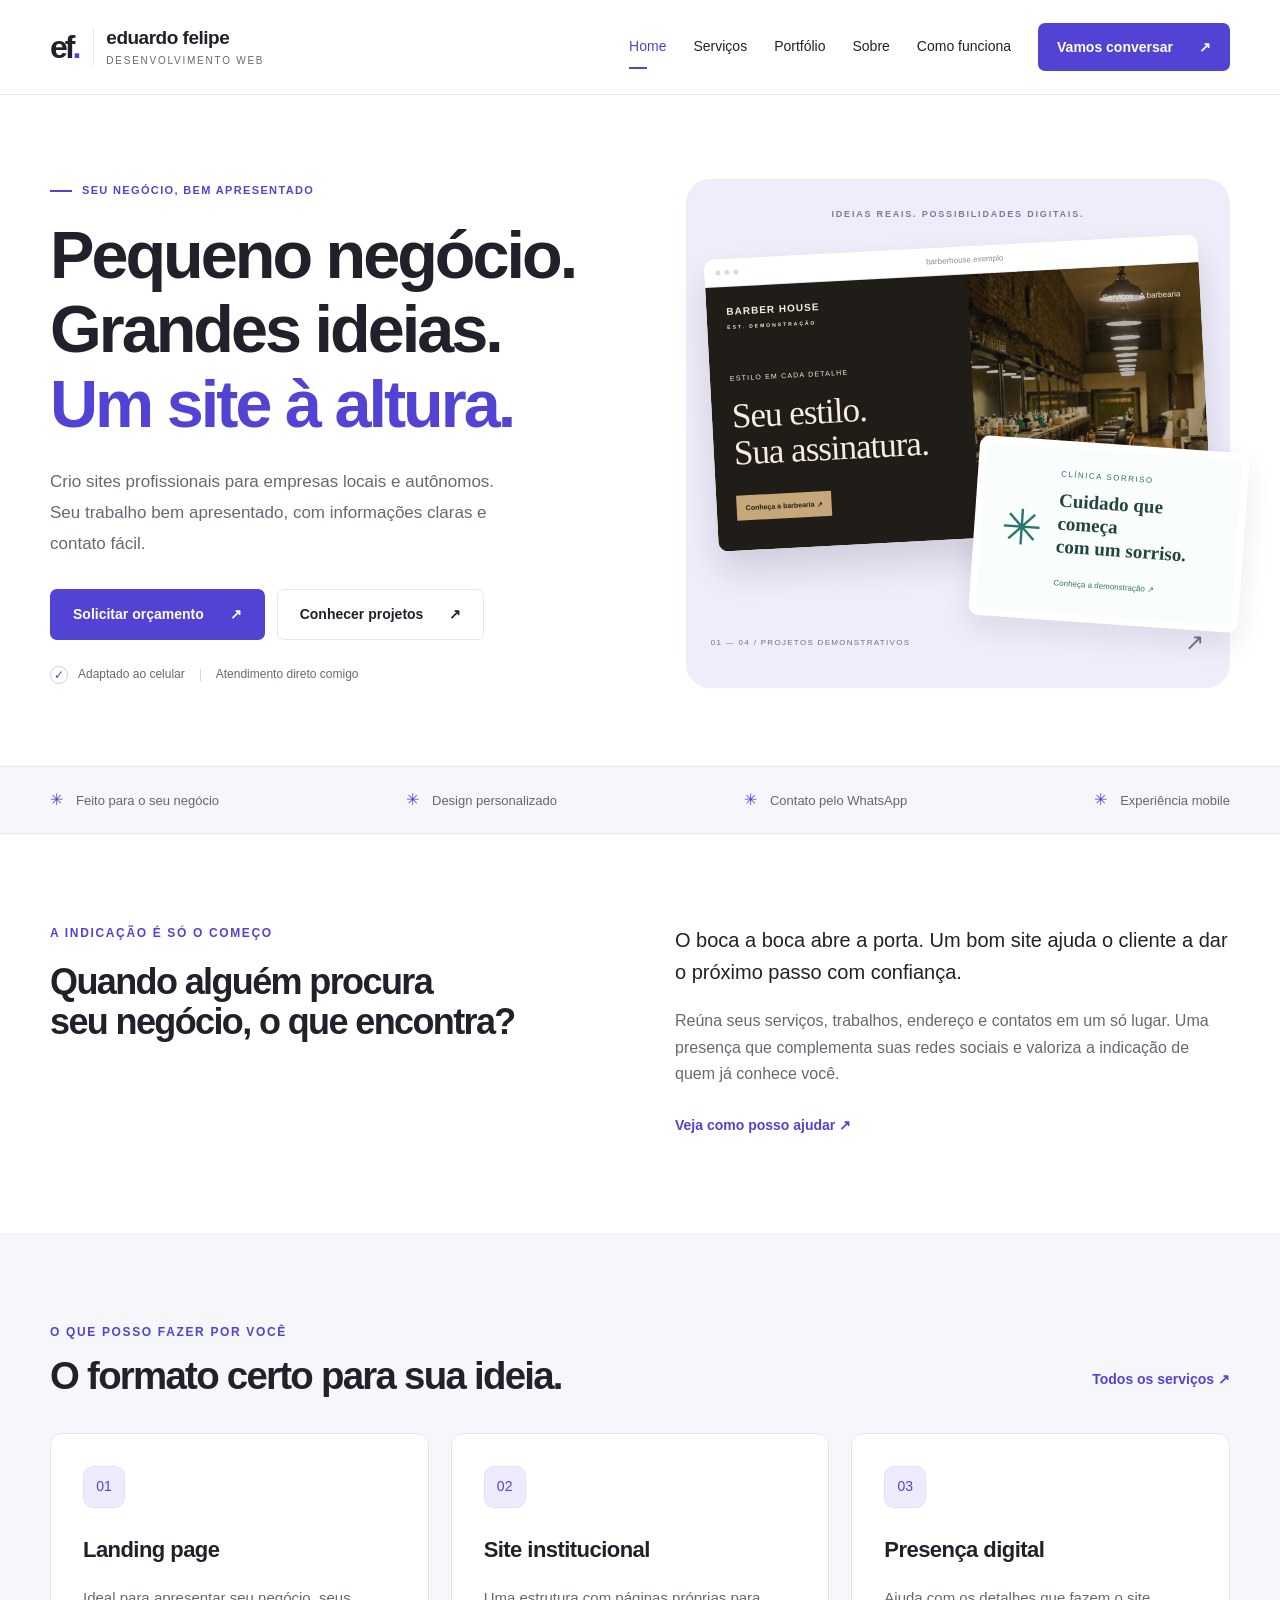
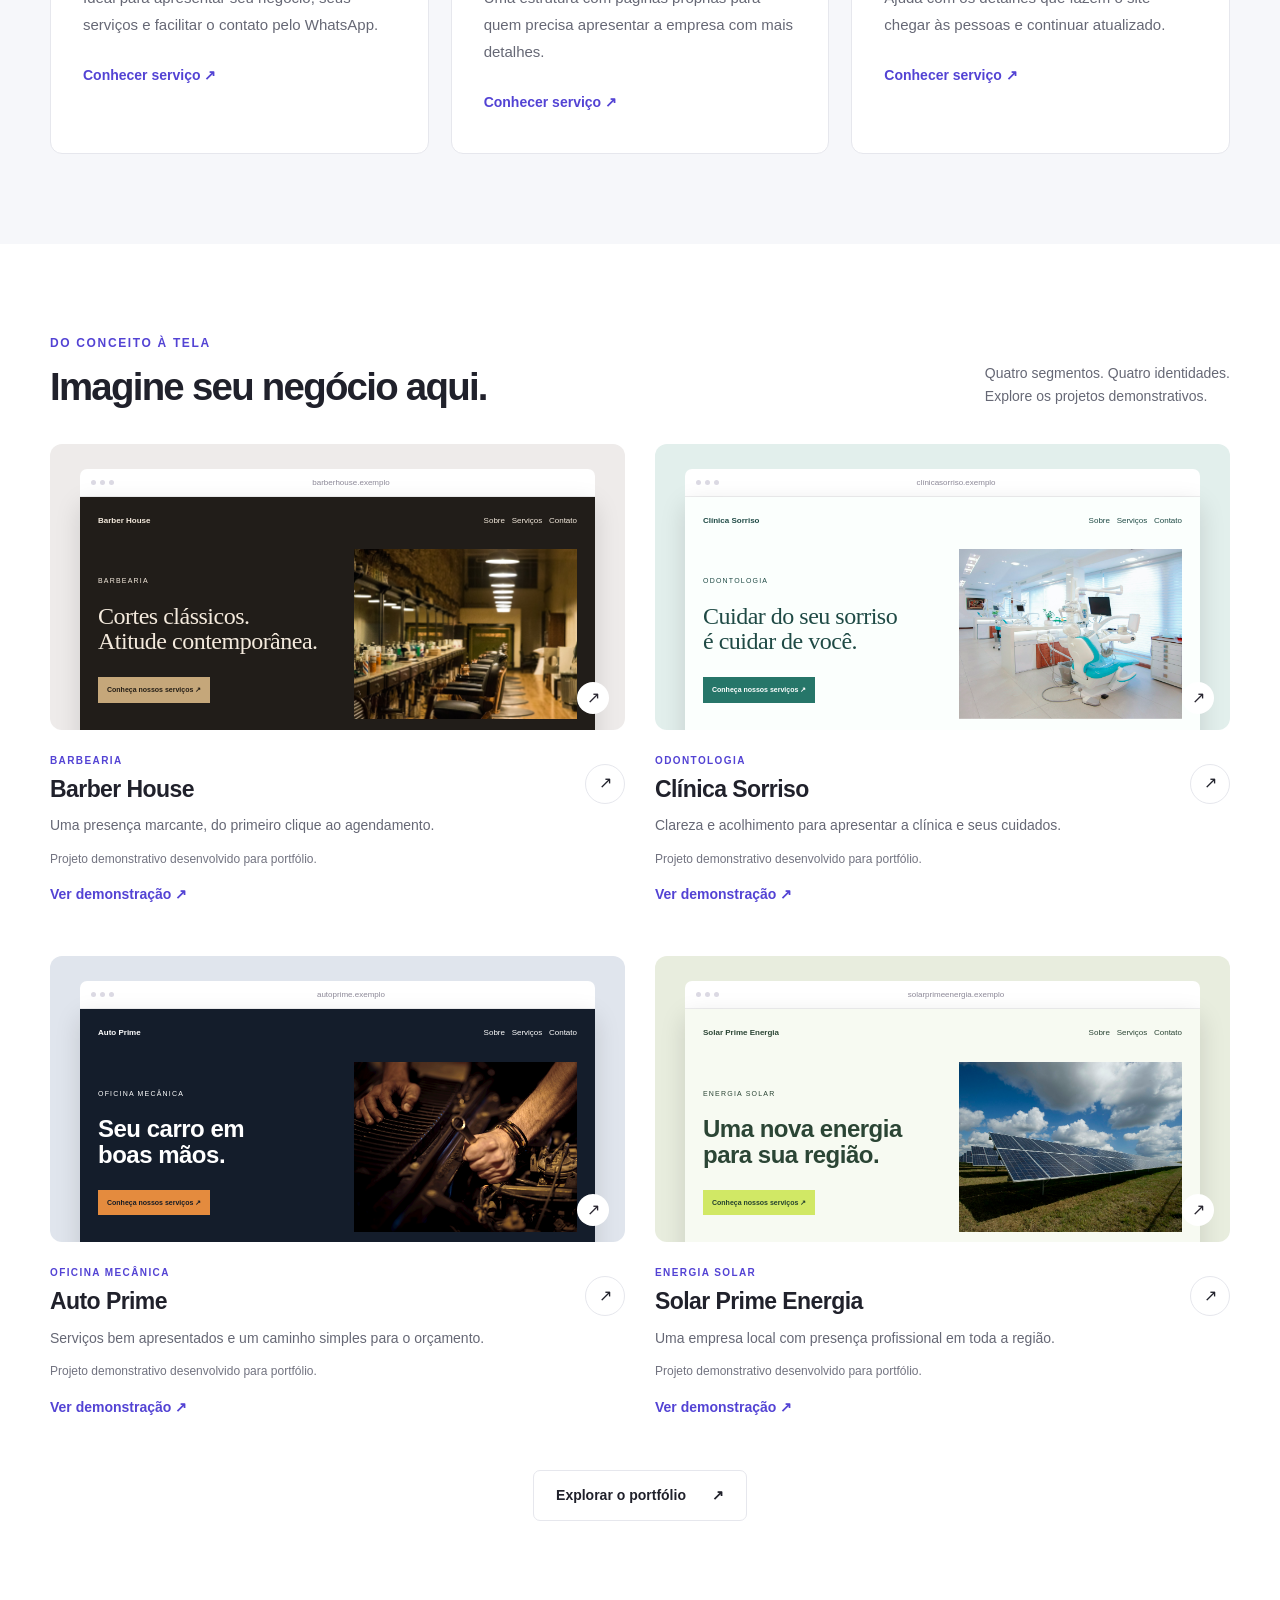
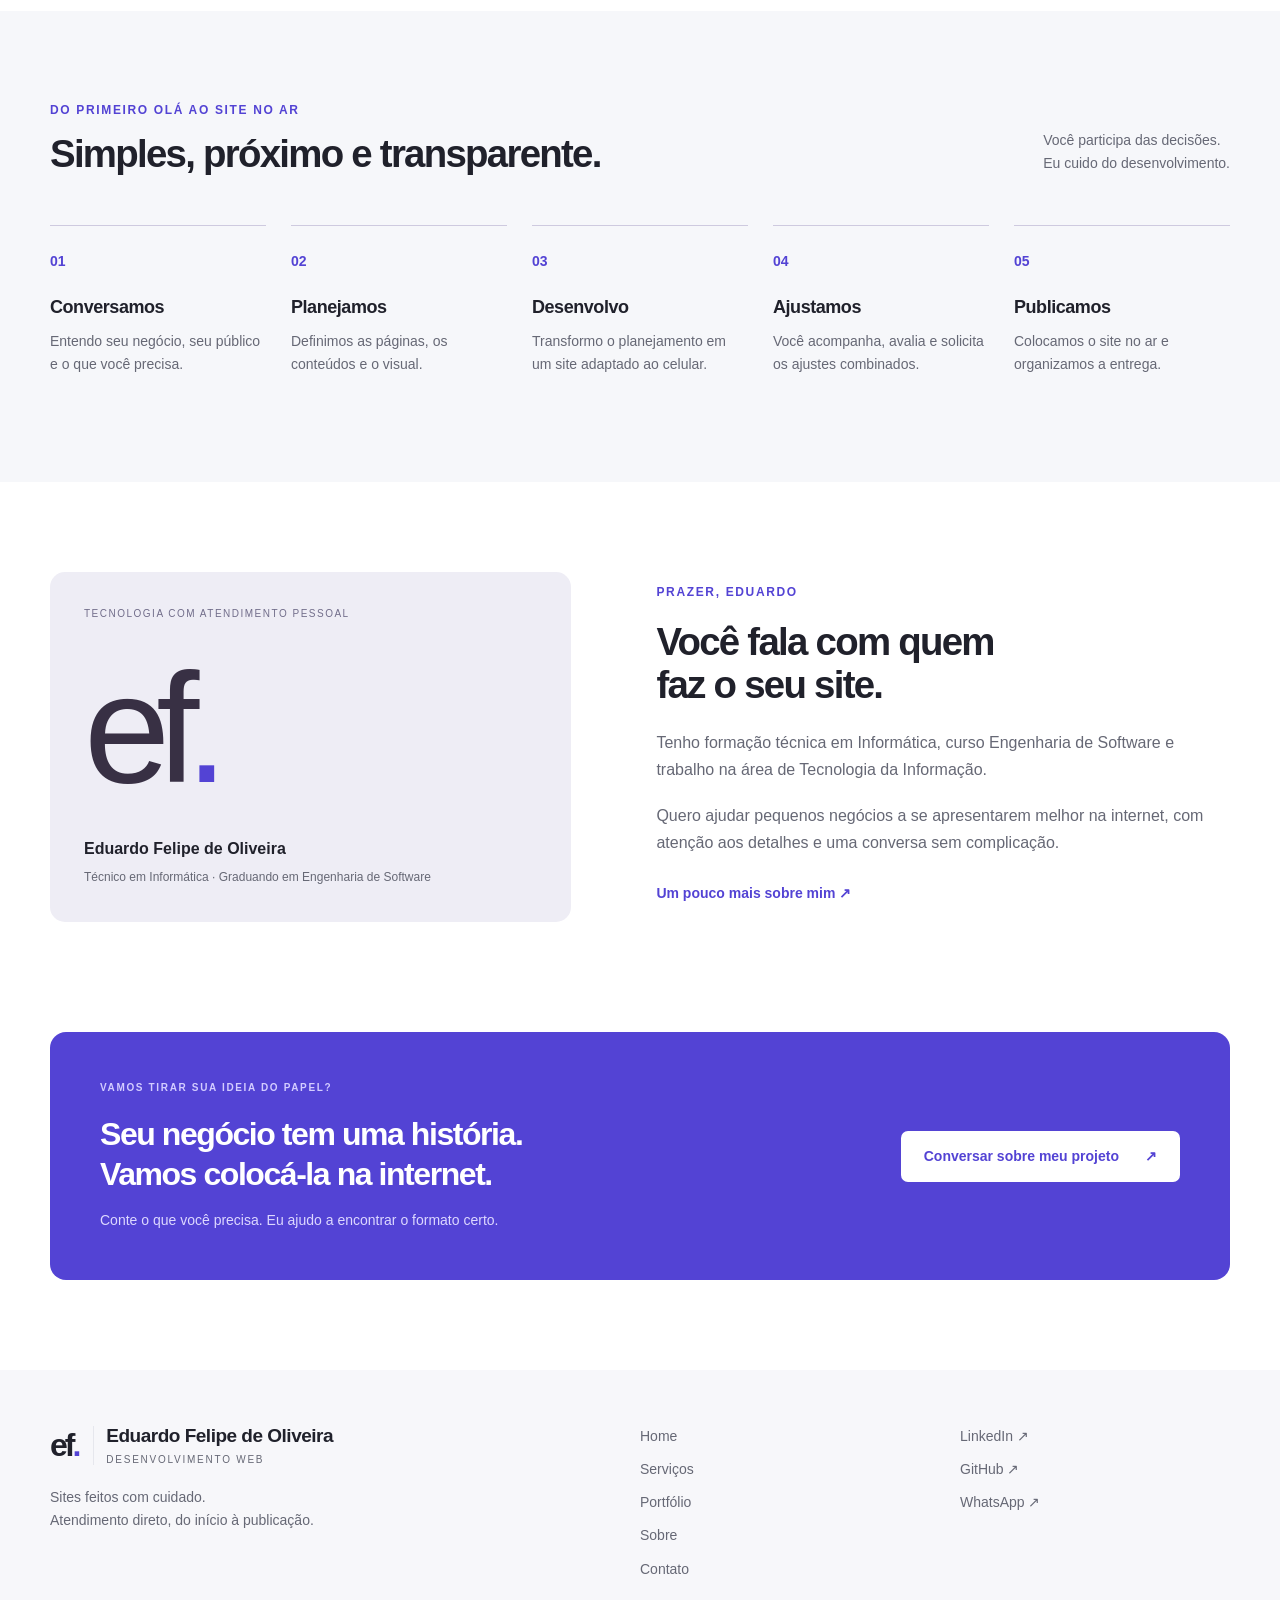
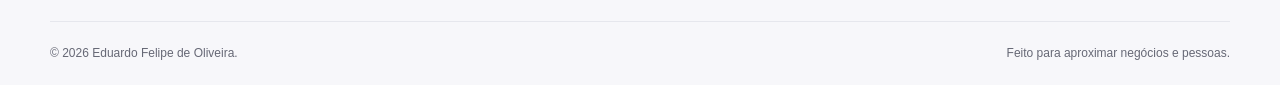
==== index.html @ 5795f06c "Adiciona site profissional e demonstrações" ====
<!DOCTYPE html>
<html lang="pt-BR">
<head>
<meta charset="utf-8">
<meta name="viewport" content="width=device-width, initial-scale=1">
<meta name="description" content="Criação de sites profissionais para pequenos negócios e autônomos. Conheça Eduardo Felipe, os serviços e quatro projetos demonstrativos.">
<meta name="theme-color" content="#5343d4">
<title>Sites profissionais para pequenos negócios | Eduardo Felipe</title>
<link rel="icon" href="assets/images/favicon.svg" type="image/svg+xml">
<link rel="stylesheet" href="assets/css/style.css">
<script src="assets/js/config.js" defer>
</script>
<script src="assets/js/main.js" defer>
</script>
</head>
<body>
<a class="skip" href="#conteudo">Pular para o conteúdo</a>
<header class="header">
<div class="container nav-wrap">
<a class="brand" href="index.html" aria-label="Eduardo Felipe, início">
<span class="brand-icon">ef<span>.</span>
</span>
<span>eduardo felipe<span class="brand-sub">DESENVOLVIMENTO WEB</span>
</span>
</a>
<button class="menu-toggle" type="button" aria-label="Abrir menu" aria-controls="nav" aria-expanded="false">☰</button>
<nav id="nav" aria-label="Menu principal">
<a href="index.html" aria-current="page">Home</a>
<a href="servicos.html">Serviços</a>
<a href="portfolio.html">Portfólio</a>
<a href="sobre.html">Sobre</a>
<a href="index.html#como-funciona">Como funciona</a>
<a class="button nav-cta" href="contato.html" >Vamos conversar <span aria-hidden="true">↗</span>
</a>
</nav>
</div>
</header>
<main id="conteudo">
<section class="container hero">
<div class="hero-copy">
<span class="eyebrow hero-eyebrow">
<span class="tiny-line">
</span> SEU NEGÓCIO, BEM APRESENTADO</span>
<h1>Pequeno negócio.<br>Grandes ideias.<br>
<span>Um site à altura.</span>
</h1>
<p>Crio sites profissionais para empresas locais e autônomos. Seu trabalho bem apresentado, com informações claras e contato fácil.</p>
<div class="actions">
<a class="button primary" href="contato.html" data-whatsapp>Solicitar orçamento <span aria-hidden="true">↗</span>
</a>
<a class="button secondary" href="portfolio.html" >Conhecer projetos <span aria-hidden="true">↗</span>
</a>
</div>
<div class="hero-note">
<span class="check-icon">✓</span> Adaptado ao celular <span class="note-divider">
</span> Atendimento direto comigo</div>
</div>
<div class="hero-showcase">
<span class="showcase-caption">IDEIAS REAIS. POSSIBILIDADES DIGITAIS.</span>
<div class="hero-preview main-preview">
<div class="browser-top">
<i>
</i>
<i>
</i>
<i>
</i>
<span>barberhouse.exemplo</span>
</div>
<a href="projetos/barbearia/index.html" class="hero-barber">
<div class="mini-nav">
<b>BARBER HOUSE<span> EST. DEMONSTRAÇÃO</span>
</b>
<span>Serviços &nbsp; A barbearia</span>
</div>
<span class="mini-eyebrow">ESTILO EM CADA DETALHE</span>
<h2>Seu estilo.<br>Sua assinatura.</h2>
<span class="mini-button">Conheça a barbearia ↗</span>
<img src="assets/images/barber.jpg" alt="Interior ilustrativo de uma barbearia" width="640" height="480">
</a>
</div>
<a class="floating-preview" href="projetos/clinica/index.html">
<span class="clinic-mark">✳</span>
<div>
<small>CLÍNICA SORRISO</small>
<strong>Cuidado que começa<br>com um sorriso.</strong>
<span>Conheça a demonstração ↗</span>
</div>
</a>
<div class="showcase-bottom">
<span>01 — 04 / PROJETOS DEMONSTRATIVOS</span>
<a href="portfolio.html" aria-label="Ver todos os projetos">↗</a>
</div>
</div>
</section>
<div class="capability-strip">
<div class="container">
<span>Feito para o seu negócio</span>
<span>Design personalizado</span>
<span>Contato pelo WhatsApp</span>
<span>Experiência mobile</span>
</div>
</div>
<section class="container section value-section">
<div>
<span class="eyebrow">A INDICAÇÃO É SÓ O COMEÇO</span>
<h2>Quando alguém procura<br>seu negócio, o que encontra?</h2>
</div>
<div>
<p class="lead">O boca a boca abre a porta. Um bom site ajuda o cliente a dar o próximo passo com confiança.</p>
<p>Reúna seus serviços, trabalhos, endereço e contatos em um só lugar. Uma presença que complementa suas redes sociais e valoriza a indicação de quem já conhece você.</p>
<a class="text-link" href="servicos.html">Veja como posso ajudar ↗</a>
</div>
</section>
<section class="section services-section">
<div class="container">
<div class="section-heading">
<div>
<span class="eyebrow">O QUE POSSO FAZER POR VOCÊ</span>
<h2>O formato certo para sua ideia.</h2>
</div>
<a class="text-link" href="servicos.html">Todos os serviços ↗</a>
</div>
<div class="service-grid">
<article class="service-card">
<span class="service-number">01</span>
<h3>Landing page</h3>
<p>Ideal para apresentar seu negócio, seus serviços e facilitar o contato pelo WhatsApp.</p>
<a class="text-link" href="servicos.html#01">Conhecer serviço ↗</a>
</article>
<article class="service-card">
<span class="service-number">02</span>
<h3>Site institucional</h3>
<p>Uma estrutura com páginas próprias para quem precisa apresentar a empresa com mais detalhes.</p>
<a class="text-link" href="servicos.html#02">Conhecer serviço ↗</a>
</article>
<article class="service-card">
<span class="service-number">03</span>
<h3>Presença digital</h3>
<p>Ajuda com os detalhes que fazem o site chegar às pessoas e continuar atualizado.</p>
<a class="text-link" href="servicos.html#03">Conhecer serviço ↗</a>
</article>
</div>
</div>
</section>
<section class="container section" id="projetos">
<div class="section-heading">
<div>
<span class="eyebrow">DO CONCEITO À TELA</span>
<h2>Imagine seu negócio aqui.</h2>
</div>
<p>Quatro segmentos. Quatro identidades.<br>Explore os projetos demonstrativos.</p>
</div>
<div class="project-grid">
<article class="project-card">
<a class="project-visual barbearia" href="projetos/barbearia/index.html" aria-label="Ver demonstração Barber House">
<div class="browser-top">
<i>
</i>
<i>
</i>
<i>
</i>
<span>barberhouse.exemplo</span>
</div>
<div class="mini-site">
<div class="mini-nav">
<b>Barber House</b>
<span>Sobre &nbsp; Serviços &nbsp; Contato</span>
</div>
<div class="mini-content">
<div>
<span class="mini-eyebrow">BARBEARIA</span>
<h3>Cortes clássicos.<br>Atitude contemporânea.</h3>
<span class="mini-button">Conheça nossos serviços ↗</span>
</div>
<img src="assets/images/barber.jpg" alt="Ambiente ilustrativo de barbearia" loading="lazy" width="600" height="440">
</div>
</div>
<span class="preview-open" aria-hidden="true">↗</span>
</a>
<div class="project-info">
<div>
<span class="eyebrow">BARBEARIA</span>
<h3>Barber House</h3>
</div>
<a class="circle-link" href="projetos/barbearia/index.html" aria-label="Ver demonstração Barber House">↗</a>
</div>
<p>Uma presença marcante, do primeiro clique ao agendamento.</p>
<span class="demo-label">Projeto demonstrativo desenvolvido para portfólio.</span>
<a class="text-link project-link" href="projetos/barbearia/index.html">Ver demonstração ↗</a>
</article>
<article class="project-card">
<a class="project-visual clinica" href="projetos/clinica/index.html" aria-label="Ver demonstração Clínica Sorriso">
<div class="browser-top">
<i>
</i>
<i>
</i>
<i>
</i>
<span>clínicasorriso.exemplo</span>
</div>
<div class="mini-site">
<div class="mini-nav">
<b>Clínica Sorriso</b>
<span>Sobre &nbsp; Serviços &nbsp; Contato</span>
</div>
<div class="mini-content">
<div>
<span class="mini-eyebrow">ODONTOLOGIA</span>
<h3>Cuidar do seu sorriso<br>é cuidar de você.</h3>
<span class="mini-button">Conheça nossos serviços ↗</span>
</div>
<img src="assets/images/clinic.jpg" alt="Ambiente ilustrativo de odontologia" loading="lazy" width="600" height="440">
</div>
</div>
<span class="preview-open" aria-hidden="true">↗</span>
</a>
<div class="project-info">
<div>
<span class="eyebrow">ODONTOLOGIA</span>
<h3>Clínica Sorriso</h3>
</div>
<a class="circle-link" href="projetos/clinica/index.html" aria-label="Ver demonstração Clínica Sorriso">↗</a>
</div>
<p>Clareza e acolhimento para apresentar a clínica e seus cuidados.</p>
<span class="demo-label">Projeto demonstrativo desenvolvido para portfólio.</span>
<a class="text-link project-link" href="projetos/clinica/index.html">Ver demonstração ↗</a>
</article>
<article class="project-card">
<a class="project-visual oficina" href="projetos/oficina/index.html" aria-label="Ver demonstração Auto Prime">
<div class="browser-top">
<i>
</i>
<i>
</i>
<i>
</i>
<span>autoprime.exemplo</span>
</div>
<div class="mini-site">
<div class="mini-nav">
<b>Auto Prime</b>
<span>Sobre &nbsp; Serviços &nbsp; Contato</span>
</div>
<div class="mini-content">
<div>
<span class="mini-eyebrow">OFICINA MECÂNICA</span>
<h3>Seu carro em<br>boas mãos.</h3>
<span class="mini-button">Conheça nossos serviços ↗</span>
</div>
<img src="assets/images/mechanic.jpg" alt="Ambiente ilustrativo de oficina mecânica" loading="lazy" width="600" height="440">
</div>
</div>
<span class="preview-open" aria-hidden="true">↗</span>
</a>
<div class="project-info">
<div>
<span class="eyebrow">OFICINA MECÂNICA</span>
<h3>Auto Prime</h3>
</div>
<a class="circle-link" href="projetos/oficina/index.html" aria-label="Ver demonstração Auto Prime">↗</a>
</div>
<p>Serviços bem apresentados e um caminho simples para o orçamento.</p>
<span class="demo-label">Projeto demonstrativo desenvolvido para portfólio.</span>
<a class="text-link project-link" href="projetos/oficina/index.html">Ver demonstração ↗</a>
</article>
<article class="project-card">
<a class="project-visual solar" href="projetos/solar/index.html" aria-label="Ver demonstração Solar Prime Energia">
<div class="browser-top">
<i>
</i>
<i>
</i>
<i>
</i>
<span>solarprimeenergia.exemplo</span>
</div>
<div class="mini-site">
<div class="mini-nav">
<b>Solar Prime Energia</b>
<span>Sobre &nbsp; Serviços &nbsp; Contato</span>
</div>
<div class="mini-content">
<div>
<span class="mini-eyebrow">ENERGIA SOLAR</span>
<h3>Uma nova energia<br>para sua região.</h3>
<span class="mini-button">Conheça nossos serviços ↗</span>
</div>
<img src="assets/images/solar.jpg" alt="Ambiente ilustrativo de energia solar" loading="lazy" width="600" height="440">
</div>
</div>
<span class="preview-open" aria-hidden="true">↗</span>
</a>
<div class="project-info">
<div>
<span class="eyebrow">ENERGIA SOLAR</span>
<h3>Solar Prime Energia</h3>
</div>
<a class="circle-link" href="projetos/solar/index.html" aria-label="Ver demonstração Solar Prime Energia">↗</a>
</div>
<p>Uma empresa local com presença profissional em toda a região.</p>
<span class="demo-label">Projeto demonstrativo desenvolvido para portfólio.</span>
<a class="text-link project-link" href="projetos/solar/index.html">Ver demonstração ↗</a>
</article>
</div>
<div class="center-action">
<a class="button secondary" href="portfolio.html" >Explorar o portfólio <span aria-hidden="true">↗</span>
</a>
</div>
</section>
<section class="section process" id="como-funciona">
<div class="container">
<div class="section-heading">
<div>
<span class="eyebrow">DO PRIMEIRO OLÁ AO SITE NO AR</span>
<h2>Simples, próximo e transparente.</h2>
</div>
<p>Você participa das decisões.<br>Eu cuido do desenvolvimento.</p>
</div>
<ol class="steps">
<li>
<span>01</span>
<h3>Conversamos</h3>
<p>Entendo seu negócio, seu público e o que você precisa.</p>
</li>
<li>
<span>02</span>
<h3>Planejamos</h3>
<p>Definimos as páginas, os conteúdos e o visual.</p>
</li>
<li>
<span>03</span>
<h3>Desenvolvo</h3>
<p>Transformo o planejamento em um site adaptado ao celular.</p>
</li>
<li>
<span>04</span>
<h3>Ajustamos</h3>
<p>Você acompanha, avalia e solicita os ajustes combinados.</p>
</li>
<li>
<span>05</span>
<h3>Publicamos</h3>
<p>Colocamos o site no ar e organizamos a entrega.</p>
</li>
</ol>
</div>
</section>
<section class="container section about-teaser">
<div class="initials-panel">
<span>TECNOLOGIA COM ATENDIMENTO PESSOAL</span>
<strong>ef<span>.</span>
</strong>
<div>Eduardo Felipe de Oliveira<br>
<small>Técnico em Informática · Graduando em Engenharia de Software</small>
</div>
</div>
<div>
<span class="eyebrow">PRAZER, EDUARDO</span>
<h2>Você fala com quem<br>faz o seu site.</h2>
<p>Tenho formação técnica em Informática, curso Engenharia de Software e trabalho na área de Tecnologia da Informação.</p>
<p>Quero ajudar pequenos negócios a se apresentarem melhor na internet, com atenção aos detalhes e uma conversa sem complicação.</p>
<a class="text-link" href="sobre.html">Um pouco mais sobre mim ↗</a>
</div>
</section>
<section class="container contact-banner">
<div>
<span class="eyebrow">VAMOS TIRAR SUA IDEIA DO PAPEL?</span>
<h2>Seu negócio tem uma história.<br>Vamos colocá-la na internet.</h2>
<p>Conte o que você precisa. Eu ajudo a encontrar o formato certo.</p>
</div>
<a class="button white" href="contato.html" >Conversar sobre meu projeto <span aria-hidden="true">↗</span>
</a>
</section>
</main>
<footer class="footer">
<div class="container footer-top">
<div>
<a class="brand" href="index.html">
<span class="brand-icon">ef<span>.</span>
</span>
<span>Eduardo Felipe de Oliveira<span class="brand-sub">DESENVOLVIMENTO WEB</span>
</span>
</a>
<p>Sites feitos com cuidado.<br>Atendimento direto, do início à publicação.</p>
</div>
<div class="footer-links">
<a href="index.html">Home</a>
<a href="servicos.html">Serviços</a>
<a href="portfolio.html">Portfólio</a>
<a href="sobre.html">Sobre</a>
<a href="contato.html">Contato</a>
</div>
<div class="footer-links">
<a href="https://www.linkedin.com/in/eduardo-felipe-de-oliveira-ti/" data-social="linkedin" target="_blank" rel="noopener noreferrer">LinkedIn ↗</a>
<a href="contato.html#canais" data-social="github">GitHub ↗</a>
<a href="contato.html" data-whatsapp>WhatsApp ↗</a>
</div>
</div>
<div class="container footer-bottom">
<span>© <span data-year>2026</span> Eduardo Felipe de Oliveira.</span>
<span>Feito para aproximar negócios e pessoas.</span>
</div>
</footer>
</body>
</html>
---- assets/css/style.css ----
:root {
  --primary:#5343d4;
  --secondary:#eae7ff;
  --background:#fff;
  --surface:#f6f7fa;
  --text:#20212b;
  --muted:#666875;
  --border:#e6e7ed;
  --radius:14px;
  --max:1180px
}
* {
  box-sizing:border-box
}
html {
  scroll-behavior:smooth;
  scroll-padding-top:100px
}
body {
  margin:0;
  background:var(--background);
  color:var(--text);
  font:16px/1.65 Arial,Helvetica,sans-serif
}
h1,h2,h3,p {
  margin-top:0
}
h1,h2,h3 {
  line-height:1.12;
  letter-spacing:-.045em
}
h1 {
  font-size:clamp(2.7rem,5.2vw,4.55rem);
  font-weight:750;
  margin-bottom:26px
}
h2 {
  font-size:clamp(2rem,3vw,2.7rem);
  font-weight:700;
  margin-bottom:24px
}
h3 {
  font-size:1.35rem;
  letter-spacing:-.025em
}
p {
  color:var(--muted);
  margin-bottom:20px
}
a {
  color:inherit;
  text-decoration:none
}
button,input,select,textarea {
  font:inherit
}
button,a,input,textarea,select {
  -webkit-tap-highlight-color:transparent
}
button {
  cursor:pointer
}
img {
  max-width:100%;
  display:block;
  object-fit:cover
}
button:focus-visible,a:focus-visible,input:focus-visible,textarea:focus-visible,select:focus-visible {
  outline:3px solid #a49aff;
  outline-offset:5px
}
.container {
  max-width:var(--max);
  width:calc(100% - 80px);
  margin-inline:auto
}
.header {
  background:rgba(255,255,255,.98);
  border-bottom:1px solid var(--border);
  position:sticky;
  top:0;
  z-index:20
}
.nav-wrap {
  height:94px;
  display:flex;
  align-items:center;
  justify-content:space-between;
  gap:20px
}
.brand {
  display:flex;
  align-items:center;
  gap:12px;
  font-size:19px;
  font-weight:700;
  line-height:1.2;
  letter-spacing:-.5px
}
.brand-icon {
  font-size:32px;
  letter-spacing:-3px;
  border-right:1px solid var(--border);
  padding-right:15px
}
.brand-icon span {
  color:var(--primary)
}
.brand-sub {
  font-size:10px;
  display:block;
  letter-spacing:1.75px;
  margin-top:6px;
  color:var(--muted);
  font-weight:500
}
nav {
  display:flex;
  gap:27px;
  align-items:center;
  font-size:14px;
  font-weight:500
}
nav>a:not(.button) {
  padding-block:30px;
  position:relative
}
nav>a[aria-current=page] {
  color:var(--primary)
}
nav>a[aria-current=page]:after {
  content:'';
  position:absolute;
  bottom:20px;
  left:0;
  width:18px;
  height:2px;
  background:var(--primary)
}
.button {
  display:inline-flex;
  gap:26px;
  align-items:center;
  justify-content:center;
  border:1px solid transparent;
  border-radius:7px;
  padding:14px 22px;
  font-size:14px;
  font-weight:600;
  line-height:1.5;
  min-height:48px;
  transition:background .2s,transform .2s
}
.button:hover {
  transform:translateY(-2px)
}
.primary,.nav-cta {
  color:white;
  background:var(--primary)
}
.primary:hover,.nav-cta:hover {
  background:#4133b3
}
.nav-cta {
  padding:11px 18px
}
.secondary {
  border-color:var(--border);
  background:white;
  color:var(--text)
}
.secondary:hover {
  border-color:var(--primary)
}
.white {
  background:white;
  color:var(--primary);
  flex-shrink:0
}
.eyebrow {
  display:block;
  color:var(--primary);
  font-size:12px;
  font-weight:700;
  letter-spacing:1.65px;
  margin-bottom:18px;
  line-height:1.6
}
.hero {
  display:grid;
  grid-template-columns:1.08fr 1fr;
  gap:48px;
  align-items:center;
  padding-block:84px 78px
}
.hero-copy>p {
  max-width:465px;
  font-size:17px;
  line-height:1.8
}
.hero h1 span,.page-intro h1 span {
  color:var(--primary)
}
.hero-eyebrow {
  font-size:11px;
  letter-spacing:1.35px;
  display:flex;
  align-items:center;
  gap:10px
}
.tiny-line {
  width:22px;
  height:2px;
  background:var(--primary)
}
.actions {
  display:flex;
  flex-wrap:wrap;
  gap:12px;
  margin-block:30px 25px
}
.hero-note {
  font-size:12px;
  color:var(--muted);
  display:flex;
  align-items:center;
  gap:10px
}
.check-icon {
  color:var(--primary);
  border:1px solid #d2cdf5;
  border-radius:50%;
  width:18px;
  height:18px;
  line-height:16px;
  text-align:center
}
.note-divider {
  height:12px;
  width:1px;
  background:#d9d9e2;
  margin-inline:5px
}
.hero-showcase {
  position:relative;
  background:#efedf9;
  border-radius:24px;
  min-height:478px;
  padding:28px 25px 26px;
  display:flex;
  flex-direction:column;
  justify-content:space-between
}
.showcase-caption {
  font-size:9px;
  letter-spacing:1.8px;
  color:#7e789b;
  text-align:center;
  font-weight:700
}
.hero-preview {
  background:white;
  border-radius:10px;
  box-shadow:0 20px 35px #24164626;
  overflow:hidden;
  transform:rotate(-3deg);
  margin:25px 0 85px
}
.browser-top {
  height:28px;
  background:#fff;
  display:flex;
  gap:4px;
  align-items:center;
  padding:0 11px;
  border-bottom:1px solid #eeeeef
}
.browser-top i {
  width:5px;
  height:5px;
  border-radius:50%;
  background:#dbd9e3
}
.browser-top span {
  font-size:8px;
  margin-left:auto;
  margin-right:auto;
  color:#8c8897
}
.hero-barber {
  position:relative;
  background:#201d18;
  color:#f6ecdf;
  display:block;
  padding:17px 20px 30px;
  min-height:250px;
  overflow:hidden
}
.hero-barber img {
  position:absolute;
  right:0;
  top:0;
  width:47%;
  height:100%;
  opacity:.65;
  z-index:0
}
.hero-barber>*:not(img) {
  position:relative;
  z-index:1
}
.mini-nav {
  display:flex;
  justify-content:space-between;
  align-items:center;
  font-size:8px;
  margin-bottom:32px
}
.hero-barber .mini-nav b {
  font-size:10px;
  letter-spacing:1px
}
.hero-barber .mini-nav b span {
  display:block;
  font-size:5px;
  letter-spacing:2px;
  margin-top:2px
}
.mini-eyebrow {
  font-size:7px;
  letter-spacing:1.2px
}
.hero-barber h2 {
  font-family:Georgia,serif;
  font-size:35px;
  letter-spacing:-1px;
  line-height:1.05;
  margin:10px 0 20px;
  font-weight:400
}
.mini-button {
  display:inline-block;
  background:#c5a77a;
  color:#241e16;
  padding:7px 9px;
  font-size:7px;
  font-weight:600
}
.floating-preview {
  position:absolute;
  bottom:64px;
  right:-14px;
  display:flex;
  gap:15px;
  align-items:center;
  background:#f9fefd;
  box-shadow:0 12px 28px #24164618;
  border:7px solid white;
  border-radius:10px;
  width:270px;
  padding:20px;
  transform:rotate(4deg)
}
.clinic-mark {
  color:#28776f;
  font-size:49px
}
.floating-preview small {
  display:block;
  font-size:8px;
  letter-spacing:1.5px;
  color:#326c65
}
.floating-preview strong {
  font-family:Georgia,serif;
  color:#24453e;
  font-size:19px;
  line-height:1.2;
  display:block;
  margin:9px 0
}
.floating-preview div>span {
  font-size:8px;
  color:#327668
}
.showcase-bottom {
  display:flex;
  align-items:center;
  justify-content:space-between;
  font-size:8px;
  letter-spacing:1.3px;
  color:#746e8c
}
.showcase-bottom a {
  font-size:23px
}
.capability-strip {
  background:var(--surface);
  border-block:1px solid var(--border);
  padding-block:20px
}
.capability-strip .container {
  display:flex;
  justify-content:space-between;
  gap:24px;
  font-size:13px;
  color:#666577
}
.capability-strip span:before {
  content:'✳';
  color:var(--primary);
  margin-right:13px;
  font-size:16px
}
.section {
  padding-block:90px
}
.value-section {
  display:grid;
  grid-template-columns:1fr 1fr;
  gap:70px
}
.value-section h2 {
  font-size:2.25rem
}
.lead {
  font-size:20px;
  line-height:1.6;
  color:var(--text)
}
.text-link {
  font-size:14px;
  font-weight:600;
  color:var(--primary);
  display:inline-block;
  padding-block:6px
}
.text-link:hover {
  text-decoration:underline;
  text-underline-offset:5px
}
.services-section {
  background:var(--surface)
}
.section-heading {
  display:flex;
  align-items:end;
  justify-content:space-between;
  gap:30px;
  margin-bottom:36px
}
.section-heading h2 {
  margin-bottom:0
}
.section-heading p {
  font-size:14px;
  margin-bottom:0
}
.section-heading .eyebrow {
  margin-bottom:12px
}
.service-grid,.three-grid {
  display:grid;
  grid-template-columns:repeat(3,1fr);
  gap:22px
}
.service-card {
  border:1px solid var(--border);
  padding:32px;
  background:white;
  border-radius:12px
}
.service-number {
  display:grid;
  place-items:center;
  color:var(--primary);
  font-size:14px;
  background:#eeebff;
  border:1px solid #e4dffe;
  width:42px;
  height:42px;
  border-radius:10px;
  margin-bottom:30px
}
.service-card h3 {
  font-size:22px
}
.service-card p {
  font-size:15px;
  line-height:1.8
}
.project-grid {
  display:grid;
  grid-template-columns:1fr 1fr;
  gap:44px 30px
}
.project-visual {
  display:block;
  position:relative;
  padding:25px 30px 0;
  background:#eeebea;
  overflow:hidden;
  border-radius:12px;
  height:286px;
  transition:transform .2s
}
.project-visual:hover {
  transform:translateY(-4px)
}
.project-visual .browser-top {
  border-radius:7px 7px 0 0
}
.mini-site {
  padding:17px 18px 25px;
  background:#211d19;
  color:#f4eadd;
  box-shadow:0 8px 24px #0002;
  min-height:240px
}
.mini-site .mini-nav {
  margin-bottom:22px
}
.mini-content {
  display:grid;
  grid-template-columns:1.1fr 1fr;
  gap:10px;
  align-items:center
}
.mini-content h3 {
  font-family:Georgia,serif;
  font-size:24px;
  font-weight:400;
  line-height:1.05;
  letter-spacing:-.5px;
  margin:12px 0 20px
}
.mini-content img {
  width:100%;
  height:170px;
  object-fit:cover
}
.preview-open {
  position:absolute;
  right:16px;
  bottom:16px;
  width:32px;
  height:32px;
  background:white;
  color:#292631;
  border-radius:50%;
  display:grid;
  place-items:center
}
.project-visual.clinica {
  background:#e2efec
}
.clinica .mini-site {
  background:#fbfffd;
  color:#1f4a45
}
.clinica .mini-button {
  background:#267669;
  color:white
}
.project-visual.oficina {
  background:#e0e5ed
}
.oficina .mini-site {
  background:#141d2b;
  color:white
}
.oficina .mini-content h3 {
  font-family:Arial,sans-serif;
  font-weight:700
}
.oficina .mini-button {
  background:#e48b3e;
  color:#151b25
}
.project-visual.solar {
  background:#e8edde
}
.solar .mini-site {
  background:#f7faf2;
  color:#2b4535
}
.solar .mini-content h3 {
  font-family:Arial,sans-serif;
  font-weight:700
}
.solar .mini-button {
  background:#d1e865;
  color:#23402e
}
.project-info {
  display:flex;
  justify-content:space-between;
  align-items:center;
  margin-top:23px
}
.project-info .eyebrow {
  font-size:10px;
  letter-spacing:1.4px;
  margin-bottom:8px
}
.project-info h3 {
  font-size:23px;
  margin-bottom:12px
}
.circle-link {
  border:1px solid var(--border);
  border-radius:50%;
  display:grid;
  place-items:center;
  width:40px;
  height:40px;
  flex-shrink:0
}
.project-card>p {
  font-size:14px;
  margin-bottom:12px
}
.demo-label {
  display:block;
  font-size:12px;
  color:#727380
}
.project-link {
  margin-top:8px
}
.center-action {
  text-align:center;
  margin-top:45px
}
.process {
  background:var(--surface)
}
.steps {
  list-style:none;
  display:grid;
  grid-template-columns:repeat(5,1fr);
  gap:25px;
  padding:0;
  margin-top:50px
}
.steps li {
  border-top:1px solid #cecadf;
  padding-top:22px
}
.steps li>span {
  font-size:14px;
  color:var(--primary);
  font-weight:700
}
.steps h3 {
  font-size:18px;
  margin:22px 0 13px
}
.steps p {
  font-size:14px;
  margin:0
}
.about-teaser {
  display:grid;
  grid-template-columns:1fr 1.1fr;
  gap:85px;
  align-items:center
}
.initials-panel {
  padding:34px;
  background:#eeedf5;
  border-radius:15px;
  min-height:350px;
  display:flex;
  flex-direction:column;
  justify-content:space-between
}
.initials-panel>span {
  font-size:10px;
  letter-spacing:1.5px;
  color:#716d8a
}
.initials-panel strong {
  font-size:155px;
  line-height:1.1;
  letter-spacing:-14px;
  color:#383044;
  font-weight:500
}
.initials-panel strong span {
  color:var(--primary)
}
.initials-panel>div {
  font-size:16px;
  font-weight:600
}
.initials-panel small {
  font-size:12px;
  color:var(--muted);
  font-weight:400;
  display:block;
  margin-top:6px
}
.contact-banner {
  background:var(--primary);
  border-radius:16px;
  padding:48px 50px;
  display:flex;
  align-items:center;
  justify-content:space-between;
  gap:40px;
  color:white;
  margin-block:20px 90px
}
.contact-banner .eyebrow {
  color:#d3ccff;
  font-size:10px
}
.contact-banner h2 {
  font-size:32px;
  line-height:1.25;
  margin-bottom:15px
}
.contact-banner p {
  color:#ddd8ff;
  font-size:14px;
  margin:0
}
.footer {
  background:#f7f7fa;
  padding-top:55px
}
.footer-top {
  display:grid;
  grid-template-columns:2fr 1fr 1fr;
  gap:50px;
  padding-bottom:40px
}
.footer p {
  font-size:14px;
  margin:20px 0 0
}
.footer-links {
  display:flex;
  flex-direction:column;
  align-items:start;
  gap:10px;
  font-size:14px;
  color:var(--muted)
}
.footer-links a:hover {
  color:var(--primary)
}
.footer-bottom {
  border-top:1px solid var(--border);
  padding-block:22px;
  display:flex;
  justify-content:space-between;
  gap:20px;
  font-size:12px;
  color:var(--muted)
}
.page-intro {
  padding-block:75px 55px
}
.page-intro h1 {
  font-size:clamp(2.7rem,5vw,4.4rem)
}
.page-intro p {
  max-width:660px;
  font-size:18px
}
.portfolio-body {
  padding-bottom:70px
}
.notice {
  display:flex;
  gap:15px;
  background:var(--surface);
  padding:20px 24px;
  border:1px solid var(--border);
  border-radius:10px;
  margin-bottom:40px
}
.notice p {
  font-size:14px;
  margin:0
}
.notice>span {
  color:var(--primary)
}
.service-detail {
  display:grid;
  grid-template-columns:70px 1.5fr 1fr;
  gap:40px;
  padding:45px 0;
  border-top:1px solid var(--border);
  align-items:center
}
.large-number {
  font-size:48px;
  color:#beb7e9;
  align-self:start
}
.service-detail h2 {
  font-size:30px
}
.service-detail p {
  max-width:510px
}
.check-list {
  list-style:none;
  padding:0
}
.check-list li {
  padding:12px 0;
  border-bottom:1px solid var(--border);
  font-size:15px
}
.check-list li:before {
  content:'✓';
  color:var(--primary);
  margin-right:12px
}
.included {
  padding:45px 0 75px
}
.four-grid {
  display:grid;
  grid-template-columns:repeat(4,1fr);
  gap:28px
}
.four-grid h3 {
  font-size:18px
}
.four-grid p {
  font-size:14px
}
.about-page {
  padding-bottom:20px;
  align-items:start
}
.about-page .initials-panel {
  min-height:470px
}
.plain-card {
  border-top:1px solid var(--border);
  padding-top:25px
}
.plain-card p {
  font-size:15px
}
.contact-layout {
  display:grid;
  grid-template-columns:1fr 1.2fr;
  gap:85px;
  padding-bottom:90px
}
.contact-layout h2 {
  font-size:27px
}
.channel-status {
  font-size:13px;
  margin-top:15px
}
.contact-channels {
  margin:30px 0
}
.contact-channels a {
  display:block;
  padding:19px 0;
  border-top:1px solid var(--border);
  font-size:14px
}
.contact-channels a span {
  display:block;
  font-size:12px;
  color:var(--muted);
  margin-bottom:5px
}
.contact-channels a strong {
  font-weight:500;
  overflow-wrap:anywhere
}
.contact-note {
  background:var(--surface);
  border-radius:10px;
  padding:24px
}
.contact-note h3 {
  font-size:17px
}
.contact-note p {
  font-size:14px;
  margin:0
}
.contact-form {
  padding:32px;
  border:1px solid var(--border);
  border-radius:16px;
  background:var(--surface)
}
.contact-form label {
  display:block;
  margin:0 0 20px;
  font-size:14px;
  font-weight:500
}
.contact-form label>span {
  color:var(--primary)
}
input,select,textarea {
  display:block;
  width:100%;
  min-width:0;
  border:1px solid #d9dae3;
  border-radius:6px;
  padding:12px;
  background:white;
  color:var(--text);
  margin-top:8px;
  line-height:1.5;
  font-size:16px
}
textarea {
  resize:vertical
}
.form-row {
  display:grid;
  grid-template-columns:1fr 1fr;
  gap:18px
}
.form-note,.form-feedback {
  font-size:13px
}
.form-feedback {
  margin-top:18px;
  color:#403886
}
.contact-form .button {
  width:100%
}
.honeypot {
  display:none
}
.thankyou {
  padding-bottom:80px
}
.menu-toggle {
  display:none
}
.skip {
  position:fixed;
  top:-100px;
  left:15px;
  background:white;
  padding:10px;
  z-index:100
}
.skip:focus {
  top:10px
}
[hidden] {
  display:none!important
}
@media(min-width:1450px) {
  .hero {
    padding-block:100px
  }
  .hero h1 {
    font-size:76px
  }
  .hero-showcase {
    min-height:500px
  }
}
@media(max-width:1050px) {
  .container {
    width:calc(100% - 48px)
  }
  nav {
    gap:16px
  }
  .brand {
    font-size:16px
  }
  .brand-sub {
    font-size:8px
  }
  .hero {
    gap:30px
  }
  .hero h1 {
    font-size:53px
  }
  .hero-showcase {
    min-height:450px
  }
  .hero-note {
    font-size:11px;
    gap:6px
  }
  .actions .button {
    padding-inline:16px;
    gap:12px
  }
  .value-section,.about-teaser,.contact-layout {
    gap:40px
  }
  .mini-content h3 {
    font-size:19px
  }
  .project-visual {
    padding-inline:20px;
    height:270px
  }
  .mini-nav>span {
    display:none
  }
  .service-card {
    padding:25px
  }
  .contact-banner {
    padding:38px
  }
  .contact-banner h2 {
    font-size:28px
  }
  .contact-banner .button {
    gap:12px
  }
}
@media(max-width:800px) {
  .nav-wrap {
    height:76px
  }
  .menu-toggle {
    display:block;
    border:1px solid var(--border);
    background:white;
    border-radius:6px;
    font-size:22px;
    width:44px;
    height:44px
  }
  .header nav {
    display:none;
    position:absolute;
    top:76px;
    left:0;
    right:0;
    background:white;
    padding:20px 24px;
    border-bottom:1px solid var(--border);
    box-shadow:0 10px 15px #0001
  }
  .header nav.is-open {
    display:flex;
    flex-direction:column;
    align-items:stretch;
    gap:0
  }
  .header nav>a:not(.button) {
    padding:12px
  }
  .header nav>a[aria-current=page]:after {
    display:none
  }
  .header nav .button {
    margin-top:12px
  }
  .hero {
    grid-template-columns:1fr;
    padding-block:50px;
    gap:42px
  }
  .hero-copy {
    max-width:600px
  }
  .hero h1 {
    font-size:clamp(45px,7.5vw,65px)
  }
  .hero-copy>p {
    max-width:540px
  }
  .hero-showcase {
    max-width:560px;
    width:100%;
    margin-inline:auto;
    min-height:470px
  }
  .floating-preview {
    right:0
  }
  .hero-preview {
    margin:25px 20px 85px
  }
  .capability-strip .container {
    display:grid;
    grid-template-columns:1fr 1fr;
    gap:12px;
    font-size:12px
  }
  .section {
    padding-block:60px
  }
  .value-section {
    grid-template-columns:1fr;
    gap:12px
  }
  .value-section h2 {
    font-size:32px
  }
  .section-heading {
    align-items:start;
    flex-direction:column;
    gap:20px
  }
  .service-grid {
    grid-template-columns:1fr
  }
  .service-card {
    padding:28px;
    display:grid;
    grid-template-columns:50px 1fr;
    gap:5px 22px
  }
  .service-card .service-number {
    grid-row:1/4;
    margin:0
  }
  .service-card h3 {
    margin:0 0 10px
  }
  .service-card p {
    grid-column:2;
    margin-bottom:10px
  }
  .service-card .text-link {
    grid-column:2
  }
  .project-grid {
    gap:35px 22px
  }
  .project-visual {
    height:240px;
    padding:18px 16px 0
  }
  .mini-content {
    grid-template-columns:1fr
  }
  .mini-content img {
    display:none
  }
  .mini-content h3 {
    font-size:23px
  }
  .mini-site {
    min-height:215px
  }
  .steps {
    grid-template-columns:repeat(3,1fr);
    gap:25px
  }
  .steps h3 {
    margin-top:14px
  }
  .about-teaser {
    gap:35px
  }
  .initials-panel {
    padding:25px;
    min-height:330px
  }
  .initials-panel strong {
    font-size:115px
  }
  .contact-banner {
    flex-direction:column;
    align-items:start;
    margin-bottom:60px
  }
  .contact-banner h2 {
    font-size:30px
  }
  .footer-top {
    grid-template-columns:1.6fr 1fr 1fr;
    gap:20px
  }
  .footer .brand {
    font-size:14px
  }
  .footer .brand-icon {
    display:none
  }
  .footer-bottom {
    font-size:11px
  }
  .service-detail {
    grid-template-columns:40px 1fr;
    gap:20px
  }
  .service-detail .check-list {
    grid-column:2
  }
  .large-number {
    font-size:34px
  }
  .four-grid {
    grid-template-columns:1fr 1fr
  }
  .three-grid {
    grid-template-columns:1fr
  }
  .contact-layout {
    gap:40px;
    grid-template-columns:1fr
  }
  .about-page {
    grid-template-columns:1fr
  }
  .about-page .initials-panel {
    min-height:320px;
    max-width:520px
  }
  .page-intro {
    padding-block:55px 30px
  }
}
@media(max-width:520px) {
  .container {
    width:calc(100% - 36px)
  }
  .hero h1 {
    font-size:44px;
    letter-spacing:-2px
  }
  .hero-copy>p {
    font-size:16px
  }
  .hero-eyebrow {
    font-size:10px
  }
  .actions {
    gap:10px
  }
  .actions .button {
    font-size:13px;
    padding-inline:14px;
    gap:13px
  }
  .hero-note {
    flex-wrap:wrap;
    font-size:11px
  }
  .hero-showcase {
    min-height:395px;
    padding:22px 16px
  }
  .hero-preview {
    margin:23px 0 75px
  }
  .hero-barber {
    min-height:218px;
    padding:15px 17px 25px
  }
  .hero-barber h2 {
    font-size:31px
  }
  .floating-preview {
    width:230px;
    right:-2px;
    bottom:52px;
    padding:15px;
    gap:10px
  }
  .floating-preview strong {
    font-size:17px
  }
  .clinic-mark {
    font-size:37px
  }
  .showcase-caption {
    font-size:8px;
    letter-spacing:1.3px
  }
  .showcase-bottom {
    font-size:7px
  }
  .capability-strip .container {
    gap:9px;
    font-size:10px
  }
  .capability-strip span:before {
    margin-right:5px;
    font-size:12px
  }
  .section {
    padding-block:50px
  }
  .section-heading h2,.value-section h2,.about-teaser h2 {
    font-size:30px
  }
  .project-grid {
    grid-template-columns:1fr
  }
  .project-visual {
    height:268px;
    padding:22px 24px 0
  }
  .mini-content {
    grid-template-columns:1.1fr 1fr
  }
  .mini-content img {
    display:block;
    height:155px
  }
  .mini-content h3 {
    font-size:21px
  }
  .mini-nav {
    margin-bottom:22px
  }
  .project-info {
    margin-top:18px
  }
  .steps {
    grid-template-columns:1fr 1fr
  }
  .about-teaser {
    grid-template-columns:1fr
  }
  .initials-panel {
    min-height:290px
  }
  .initials-panel strong {
    font-size:120px
  }
  .contact-banner {
    width:calc(100% - 36px);
    padding:30px 25px;
    gap:24px
  }
  .contact-banner h2 {
    font-size:27px
  }
  .contact-banner .button {
    font-size:13px;
    padding-inline:16px
  }
  .footer-top {
    grid-template-columns:1fr 1fr;
    gap:30px
  }
  .footer-top>div:first-child {
    grid-column:1/-1
  }
  .footer .brand-icon {
    display:block
  }
  .footer .brand {
    font-size:17px
  }
  .footer-bottom {
    flex-direction:column;
    gap:4px
  }
  .page-intro h1 {
    font-size:42px
  }
  .page-intro p {
    font-size:16px
  }
  .service-detail h2 {
    font-size:27px
  }
  .service-detail {
    grid-template-columns:1fr
  }
  .large-number {
    font-size:28px
  }
  .service-detail .check-list {
    grid-column:1
  }
  .four-grid {
    gap:20px
  }
  .contact-form {
    padding:23px 19px
  }
  .form-row {
    grid-template-columns:1fr;
    gap:0
  }
  .notice {
    padding:18px
  }
  .service-card {
    grid-template-columns:1fr
  }
  .service-card .service-number {
    grid-row:auto;
    margin-bottom:12px
  }
  .service-card p,.service-card .text-link {
    grid-column:1
  }
}
@media(prefers-reduced-motion:reduce) {
  html {
    scroll-behavior:auto
  }
  * {
    transition:none!important;
    animation:none!important
  }
}
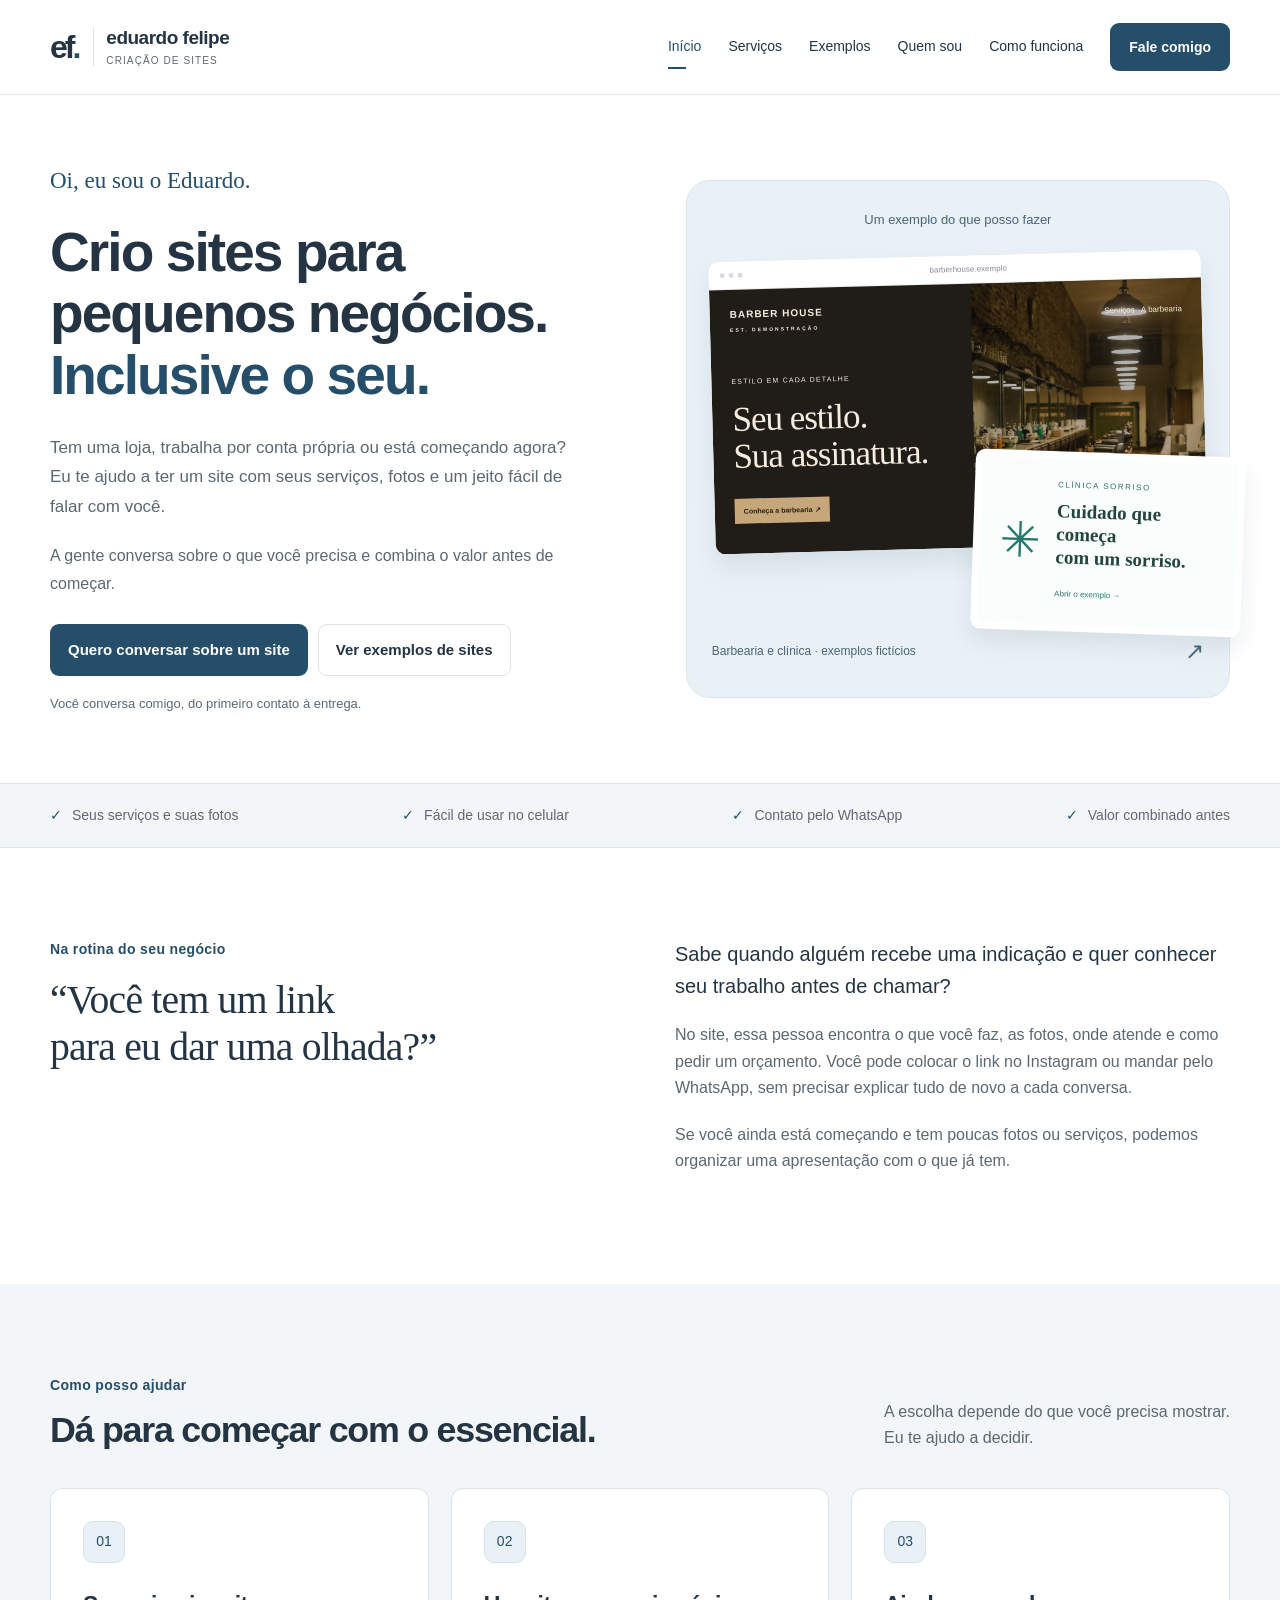
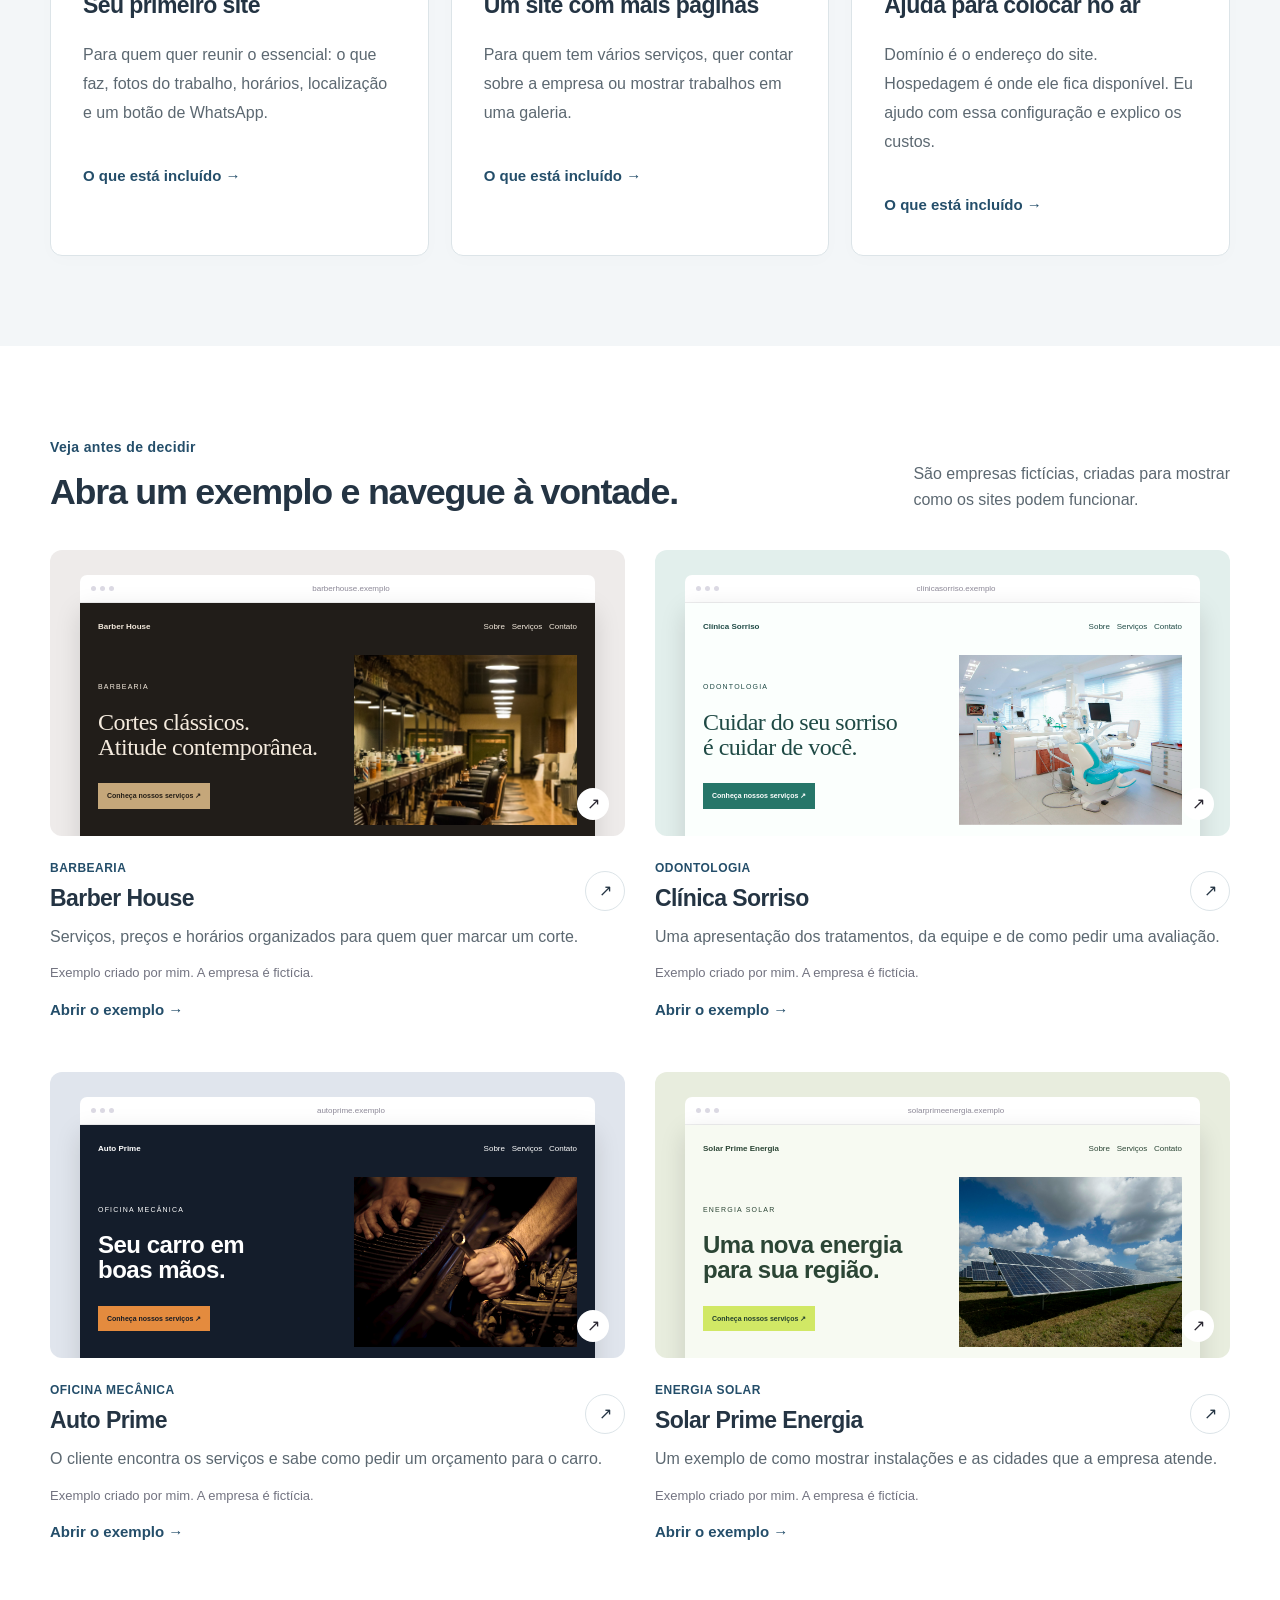
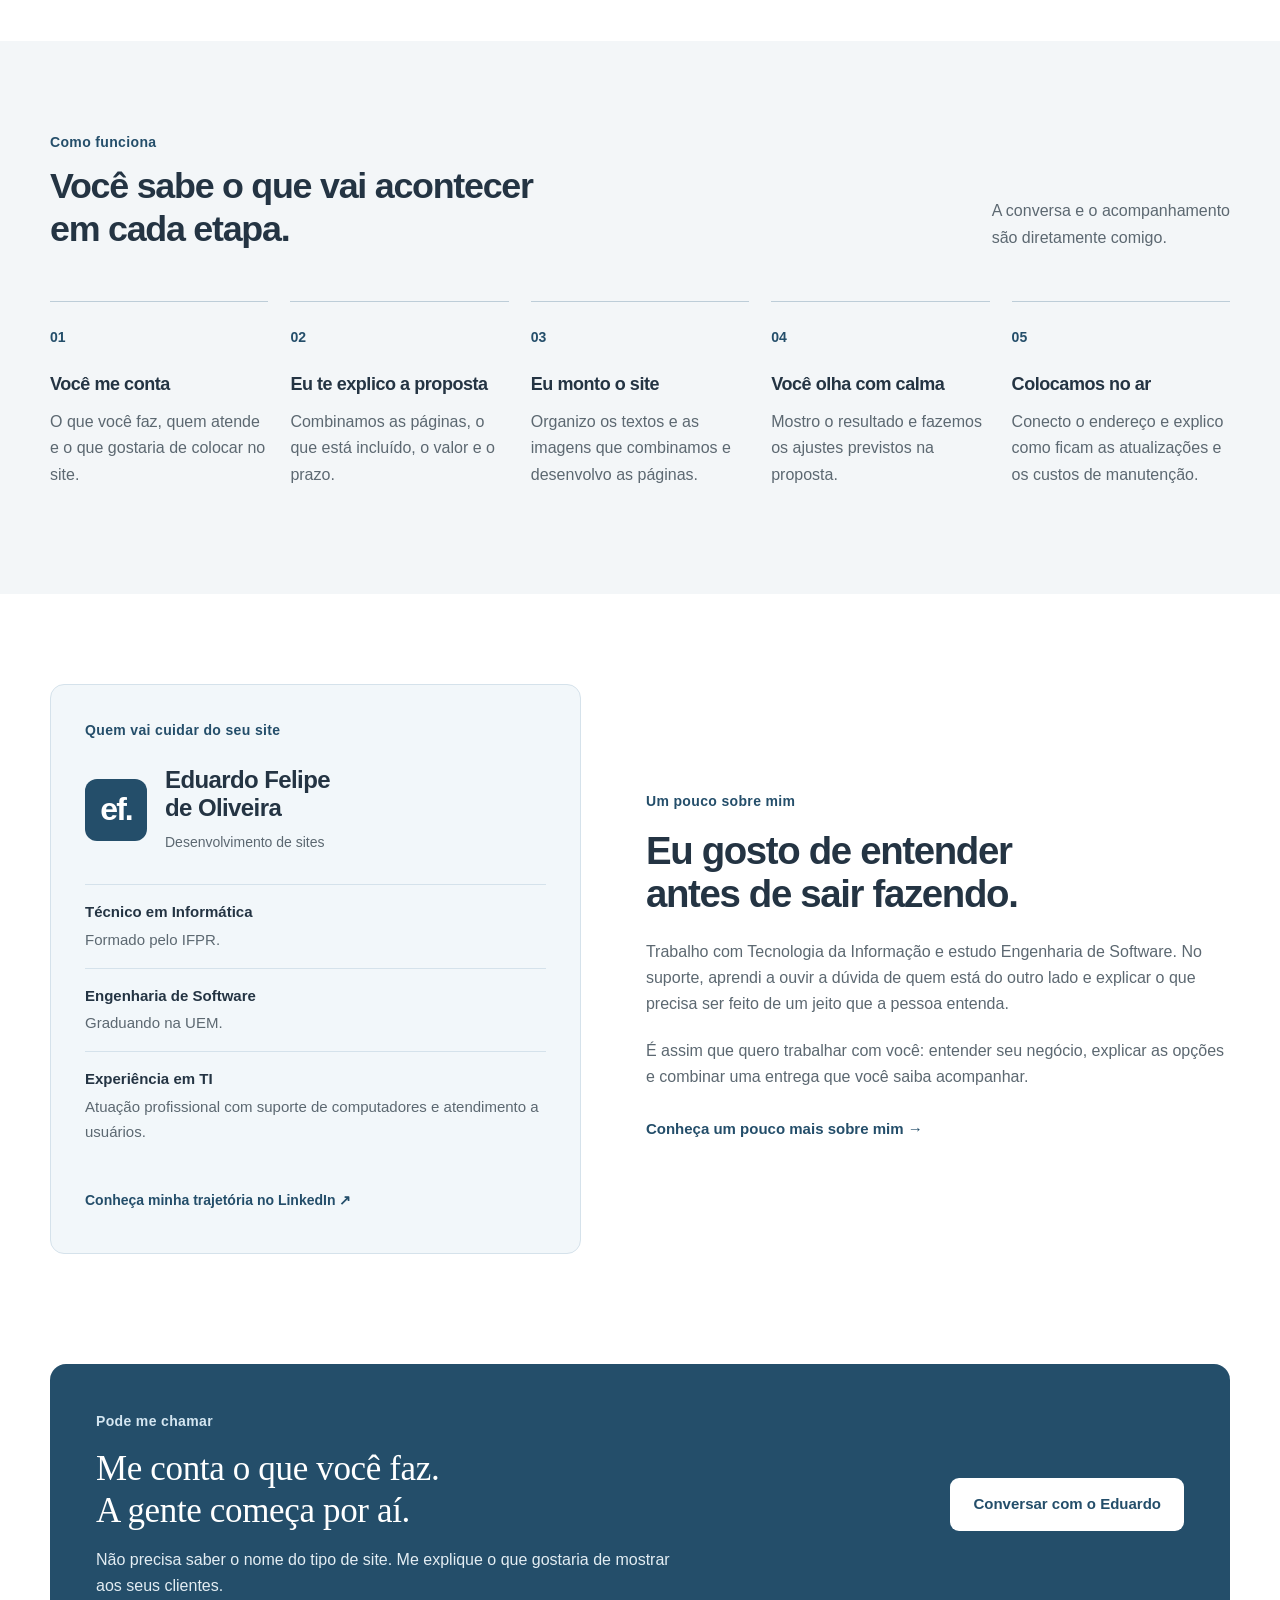
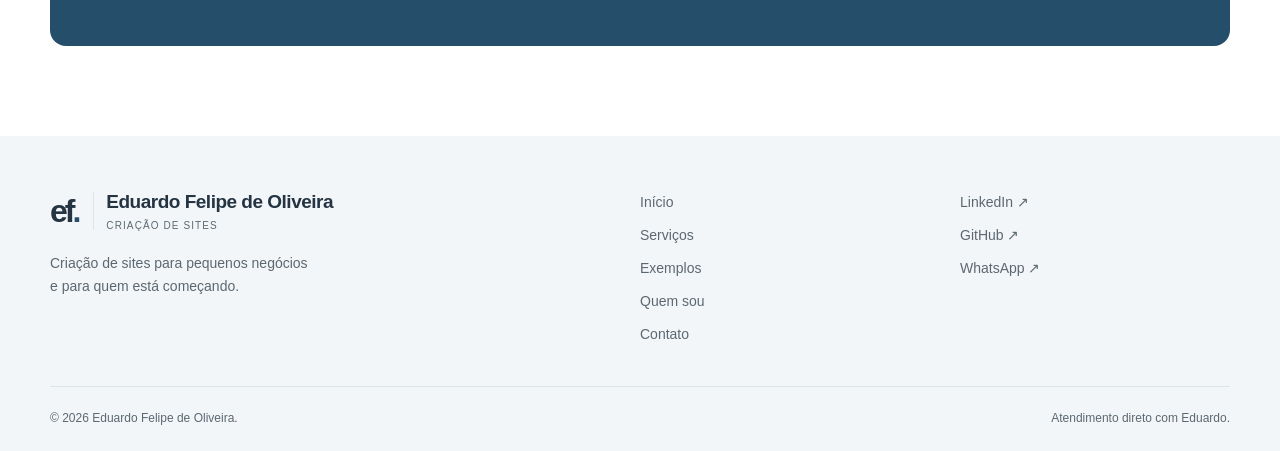
==== commit a6d472f2: "Atualiza textos e visual do site" ====
--- a/index.html
+++ b/index.html
@@ -3,9 +3,9 @@
 <head>
 <meta charset="utf-8">
 <meta name="viewport" content="width=device-width, initial-scale=1">
-<meta name="description" content="Criação de sites profissionais para pequenos negócios e autônomos. Conheça Eduardo Felipe, os serviços e quatro projetos demonstrativos.">
-<meta name="theme-color" content="#5343d4">
-<title>Sites profissionais para pequenos negócios | Eduardo Felipe</title>
+<meta name="description" content="Sou Eduardo Felipe. Crio sites para pequenos negócios e quem está começando, com serviços, fotos e contato pelo WhatsApp. Veja exemplos e converse comigo.">
+<meta name="theme-color" content="#244e6a">
+<title>Sites para pequenos negócios e autônomos | Eduardo Felipe</title>
 <link rel="icon" href="assets/images/favicon.svg" type="image/svg+xml">
 <link rel="stylesheet" href="assets/css/style.css">
 <script src="assets/js/config.js" defer>
@@ -20,17 +20,17 @@
 <a class="brand" href="index.html" aria-label="Eduardo Felipe, início">
 <span class="brand-icon">ef<span>.</span>
 </span>
-<span>eduardo felipe<span class="brand-sub">DESENVOLVIMENTO WEB</span>
+<span>eduardo felipe<span class="brand-sub">CRIAÇÃO DE SITES</span>
 </span>
 </a>
 <button class="menu-toggle" type="button" aria-label="Abrir menu" aria-controls="nav" aria-expanded="false">☰</button>
 <nav id="nav" aria-label="Menu principal">
-<a href="index.html" aria-current="page">Home</a>
+<a href="index.html" aria-current="page">Início</a>
 <a href="servicos.html">Serviços</a>
-<a href="portfolio.html">Portfólio</a>
-<a href="sobre.html">Sobre</a>
+<a href="portfolio.html">Exemplos</a>
+<a href="sobre.html">Quem sou</a>
 <a href="index.html#como-funciona">Como funciona</a>
-<a class="button nav-cta" href="contato.html" >Vamos conversar <span aria-hidden="true">↗</span>
+<a class="button nav-cta" href="contato.html" >Fale comigo
 </a>
 </nav>
 </div>
@@ -38,25 +38,20 @@
 <main id="conteudo">
 <section class="container hero">
 <div class="hero-copy">
-<span class="eyebrow hero-eyebrow">
-<span class="tiny-line">
-</span> SEU NEGÓCIO, BEM APRESENTADO</span>
-<h1>Pequeno negócio.<br>Grandes ideias.<br>
-<span>Um site à altura.</span>
+<span class="eyebrow hero-eyebrow">Oi, eu sou o Eduardo.</span>
+<h1>Crio sites para<br>pequenos negócios.<br>
+<span>Inclusive o seu.</span>
 </h1>
-<p>Crio sites profissionais para empresas locais e autônomos. Seu trabalho bem apresentado, com informações claras e contato fácil.</p>
+<p>Tem uma loja, trabalha por conta própria ou está começando agora? Eu te ajudo a ter um site com seus serviços, fotos e um jeito fácil de falar com você.</p>
+<p class="hero-support">A gente conversa sobre o que você precisa e combina o valor antes de começar.</p>
 <div class="actions">
-<a class="button primary" href="contato.html" data-whatsapp>Solicitar orçamento <span aria-hidden="true">↗</span>
-</a>
-<a class="button secondary" href="portfolio.html" >Conhecer projetos <span aria-hidden="true">↗</span>
-</a>
-</div>
-<div class="hero-note">
-<span class="check-icon">✓</span> Adaptado ao celular <span class="note-divider">
-</span> Atendimento direto comigo</div>
+<a class="button primary" href="contato.html" data-whatsapp>Quero conversar sobre um site</a>
+<a class="button secondary" href="portfolio.html" >Ver exemplos de sites</a>
+</div>
+<p class="hero-note">Você conversa comigo, do primeiro contato à entrega.</p>
 </div>
 <div class="hero-showcase">
-<span class="showcase-caption">IDEIAS REAIS. POSSIBILIDADES DIGITAIS.</span>
+<span class="showcase-caption">Um exemplo do que posso fazer</span>
 <div class="hero-preview main-preview">
 <div class="browser-top">
 <i>
@@ -84,61 +79,64 @@
 <div>
 <small>CLÍNICA SORRISO</small>
 <strong>Cuidado que começa<br>com um sorriso.</strong>
-<span>Conheça a demonstração ↗</span>
+<span>Abrir o exemplo →</span>
 </div>
 </a>
 <div class="showcase-bottom">
-<span>01 — 04 / PROJETOS DEMONSTRATIVOS</span>
+<span>Barbearia e clínica · exemplos fictícios</span>
 <a href="portfolio.html" aria-label="Ver todos os projetos">↗</a>
 </div>
 </div>
 </section>
 <div class="capability-strip">
 <div class="container">
-<span>Feito para o seu negócio</span>
-<span>Design personalizado</span>
+<span>Seus serviços e suas fotos</span>
+<span>Fácil de usar no celular</span>
 <span>Contato pelo WhatsApp</span>
-<span>Experiência mobile</span>
+<span>Valor combinado antes</span>
 </div>
 </div>
 <section class="container section value-section">
 <div>
-<span class="eyebrow">A INDICAÇÃO É SÓ O COMEÇO</span>
-<h2>Quando alguém procura<br>seu negócio, o que encontra?</h2>
-</div>
-<div>
-<p class="lead">O boca a boca abre a porta. Um bom site ajuda o cliente a dar o próximo passo com confiança.</p>
-<p>Reúna seus serviços, trabalhos, endereço e contatos em um só lugar. Uma presença que complementa suas redes sociais e valoriza a indicação de quem já conhece você.</p>
-<a class="text-link" href="servicos.html">Veja como posso ajudar ↗</a>
+<span class="eyebrow">Na rotina do seu negócio</span>
+<h2>“Você tem um link<br>para eu dar uma olhada?”</h2>
+</div>
+<div>
+<p class="lead">Sabe quando alguém recebe uma indicação e quer conhecer seu trabalho antes de chamar?</p>
+<p>No site, essa pessoa encontra o que você faz, as fotos, onde atende e como pedir um orçamento. Você pode colocar o link no Instagram ou mandar pelo WhatsApp, sem precisar explicar tudo de novo a cada conversa.</p>
+<p>Se você ainda está começando e tem poucas fotos ou serviços, podemos organizar uma apresentação com o que já tem.</p>
 </div>
 </section>
 <section class="section services-section">
 <div class="container">
 <div class="section-heading">
 <div>
-<span class="eyebrow">O QUE POSSO FAZER POR VOCÊ</span>
-<h2>O formato certo para sua ideia.</h2>
-</div>
-<a class="text-link" href="servicos.html">Todos os serviços ↗</a>
+<span class="eyebrow">Como posso ajudar</span>
+<h2>Dá para começar com o essencial.</h2>
+</div>
+<p>A escolha depende do que você precisa mostrar.<br>Eu te ajudo a decidir.</p>
 </div>
 <div class="service-grid">
 <article class="service-card">
 <span class="service-number">01</span>
-<h3>Landing page</h3>
-<p>Ideal para apresentar seu negócio, seus serviços e facilitar o contato pelo WhatsApp.</p>
-<a class="text-link" href="servicos.html#01">Conhecer serviço ↗</a>
+<h3>Seu primeiro site</h3>
+<p>Para quem quer reunir o essencial: o que faz, fotos do trabalho, horários, localização e um botão de WhatsApp.</p>
+<a class="text-link" href="servicos.html#01">O que está incluído <span aria-hidden="true">→</span>
+</a>
 </article>
 <article class="service-card">
 <span class="service-number">02</span>
-<h3>Site institucional</h3>
-<p>Uma estrutura com páginas próprias para quem precisa apresentar a empresa com mais detalhes.</p>
-<a class="text-link" href="servicos.html#02">Conhecer serviço ↗</a>
+<h3>Um site com mais páginas</h3>
+<p>Para quem tem vários serviços, quer contar sobre a empresa ou mostrar trabalhos em uma galeria.</p>
+<a class="text-link" href="servicos.html#02">O que está incluído <span aria-hidden="true">→</span>
+</a>
 </article>
 <article class="service-card">
 <span class="service-number">03</span>
-<h3>Presença digital</h3>
-<p>Ajuda com os detalhes que fazem o site chegar às pessoas e continuar atualizado.</p>
-<a class="text-link" href="servicos.html#03">Conhecer serviço ↗</a>
+<h3>Ajuda para colocar no ar</h3>
+<p>Domínio é o endereço do site. Hospedagem é onde ele fica disponível. Eu ajudo com essa configuração e explico os custos.</p>
+<a class="text-link" href="servicos.html#03">O que está incluído <span aria-hidden="true">→</span>
+</a>
 </article>
 </div>
 </div>
@@ -146,10 +144,10 @@
 <section class="container section" id="projetos">
 <div class="section-heading">
 <div>
-<span class="eyebrow">DO CONCEITO À TELA</span>
-<h2>Imagine seu negócio aqui.</h2>
-</div>
-<p>Quatro segmentos. Quatro identidades.<br>Explore os projetos demonstrativos.</p>
+<span class="eyebrow">Veja antes de decidir</span>
+<h2>Abra um exemplo e navegue à vontade.</h2>
+</div>
+<p>São empresas fictícias, criadas para mostrar<br>como os sites podem funcionar.</p>
 </div>
 <div class="project-grid">
 <article class="project-card">
@@ -186,9 +184,9 @@
 </div>
 <a class="circle-link" href="projetos/barbearia/index.html" aria-label="Ver demonstração Barber House">↗</a>
 </div>
-<p>Uma presença marcante, do primeiro clique ao agendamento.</p>
-<span class="demo-label">Projeto demonstrativo desenvolvido para portfólio.</span>
-<a class="text-link project-link" href="projetos/barbearia/index.html">Ver demonstração ↗</a>
+<p>Serviços, preços e horários organizados para quem quer marcar um corte.</p>
+<span class="demo-label">Exemplo criado por mim. A empresa é fictícia.</span>
+<a class="text-link project-link" href="projetos/barbearia/index.html">Abrir o exemplo →</a>
 </article>
 <article class="project-card">
 <a class="project-visual clinica" href="projetos/clinica/index.html" aria-label="Ver demonstração Clínica Sorriso">
@@ -224,9 +222,9 @@
 </div>
 <a class="circle-link" href="projetos/clinica/index.html" aria-label="Ver demonstração Clínica Sorriso">↗</a>
 </div>
-<p>Clareza e acolhimento para apresentar a clínica e seus cuidados.</p>
-<span class="demo-label">Projeto demonstrativo desenvolvido para portfólio.</span>
-<a class="text-link project-link" href="projetos/clinica/index.html">Ver demonstração ↗</a>
+<p>Uma apresentação dos tratamentos, da equipe e de como pedir uma avaliação.</p>
+<span class="demo-label">Exemplo criado por mim. A empresa é fictícia.</span>
+<a class="text-link project-link" href="projetos/clinica/index.html">Abrir o exemplo →</a>
 </article>
 <article class="project-card">
 <a class="project-visual oficina" href="projetos/oficina/index.html" aria-label="Ver demonstração Auto Prime">
@@ -262,9 +260,9 @@
 </div>
 <a class="circle-link" href="projetos/oficina/index.html" aria-label="Ver demonstração Auto Prime">↗</a>
 </div>
-<p>Serviços bem apresentados e um caminho simples para o orçamento.</p>
-<span class="demo-label">Projeto demonstrativo desenvolvido para portfólio.</span>
-<a class="text-link project-link" href="projetos/oficina/index.html">Ver demonstração ↗</a>
+<p>O cliente encontra os serviços e sabe como pedir um orçamento para o carro.</p>
+<span class="demo-label">Exemplo criado por mim. A empresa é fictícia.</span>
+<a class="text-link project-link" href="projetos/oficina/index.html">Abrir o exemplo →</a>
 </article>
 <article class="project-card">
 <a class="project-visual solar" href="projetos/solar/index.html" aria-label="Ver demonstração Solar Prime Energia">
@@ -300,79 +298,91 @@
 </div>
 <a class="circle-link" href="projetos/solar/index.html" aria-label="Ver demonstração Solar Prime Energia">↗</a>
 </div>
-<p>Uma empresa local com presença profissional em toda a região.</p>
-<span class="demo-label">Projeto demonstrativo desenvolvido para portfólio.</span>
-<a class="text-link project-link" href="projetos/solar/index.html">Ver demonstração ↗</a>
-</article>
-</div>
-<div class="center-action">
-<a class="button secondary" href="portfolio.html" >Explorar o portfólio <span aria-hidden="true">↗</span>
-</a>
+<p>Um exemplo de como mostrar instalações e as cidades que a empresa atende.</p>
+<span class="demo-label">Exemplo criado por mim. A empresa é fictícia.</span>
+<a class="text-link project-link" href="projetos/solar/index.html">Abrir o exemplo →</a>
+</article>
 </div>
 </section>
 <section class="section process" id="como-funciona">
 <div class="container">
 <div class="section-heading">
 <div>
-<span class="eyebrow">DO PRIMEIRO OLÁ AO SITE NO AR</span>
-<h2>Simples, próximo e transparente.</h2>
-</div>
-<p>Você participa das decisões.<br>Eu cuido do desenvolvimento.</p>
+<span class="eyebrow">Como funciona</span>
+<h2>Você sabe o que vai acontecer<br>em cada etapa.</h2>
+</div>
+<p>A conversa e o acompanhamento<br>são diretamente comigo.</p>
 </div>
 <ol class="steps">
 <li>
 <span>01</span>
-<h3>Conversamos</h3>
-<p>Entendo seu negócio, seu público e o que você precisa.</p>
+<h3>Você me conta</h3>
+<p>O que você faz, quem atende e o que gostaria de colocar no site.</p>
 </li>
 <li>
 <span>02</span>
-<h3>Planejamos</h3>
-<p>Definimos as páginas, os conteúdos e o visual.</p>
+<h3>Eu te explico a proposta</h3>
+<p>Combinamos as páginas, o que está incluído, o valor e o prazo.</p>
 </li>
 <li>
 <span>03</span>
-<h3>Desenvolvo</h3>
-<p>Transformo o planejamento em um site adaptado ao celular.</p>
+<h3>Eu monto o site</h3>
+<p>Organizo os textos e as imagens que combinamos e desenvolvo as páginas.</p>
 </li>
 <li>
 <span>04</span>
-<h3>Ajustamos</h3>
-<p>Você acompanha, avalia e solicita os ajustes combinados.</p>
+<h3>Você olha com calma</h3>
+<p>Mostro o resultado e fazemos os ajustes previstos na proposta.</p>
 </li>
 <li>
 <span>05</span>
-<h3>Publicamos</h3>
-<p>Colocamos o site no ar e organizamos a entrega.</p>
+<h3>Colocamos no ar</h3>
+<p>Conecto o endereço e explico como ficam as atualizações e os custos de manutenção.</p>
 </li>
 </ol>
 </div>
 </section>
 <section class="container section about-teaser">
-<div class="initials-panel">
-<span>TECNOLOGIA COM ATENDIMENTO PESSOAL</span>
-<strong>ef<span>.</span>
-</strong>
-<div>Eduardo Felipe de Oliveira<br>
-<small>Técnico em Informática · Graduando em Engenharia de Software</small>
-</div>
-</div>
-<div>
-<span class="eyebrow">PRAZER, EDUARDO</span>
-<h2>Você fala com quem<br>faz o seu site.</h2>
-<p>Tenho formação técnica em Informática, curso Engenharia de Software e trabalho na área de Tecnologia da Informação.</p>
-<p>Quero ajudar pequenos negócios a se apresentarem melhor na internet, com atenção aos detalhes e uma conversa sem complicação.</p>
-<a class="text-link" href="sobre.html">Um pouco mais sobre mim ↗</a>
+<aside class="personal-card">
+<span class="eyebrow">Quem vai cuidar do seu site</span>
+<div class="personal-name">
+<span class="personal-initials" aria-hidden="true">ef.</span>
+<div>
+<h3>Eduardo Felipe<br>de Oliveira</h3>
+<p>Desenvolvimento de sites</p>
+</div>
+</div>
+<ul class="plain-facts">
+<li>
+<strong>Técnico em Informática</strong>
+<span>Formado pelo IFPR.</span>
+</li>
+<li>
+<strong>Engenharia de Software</strong>
+<span>Graduando na UEM.</span>
+</li>
+<li>
+<strong>Experiência em TI</strong>
+<span>Atuação profissional com suporte de computadores e atendimento a usuários.</span>
+</li>
+</ul>
+<a class="text-link" href="https://www.linkedin.com/in/eduardo-felipe-de-oliveira-ti/" data-social="linkedin" target="_blank" rel="noopener noreferrer">Conheça minha trajetória no LinkedIn ↗</a>
+</aside>
+<div>
+<span class="eyebrow">Um pouco sobre mim</span>
+<h2>Eu gosto de entender<br>antes de sair fazendo.</h2>
+<p>Trabalho com Tecnologia da Informação e estudo Engenharia de Software. No suporte, aprendi a ouvir a dúvida de quem está do outro lado e explicar o que precisa ser feito de um jeito que a pessoa entenda.</p>
+<p>É assim que quero trabalhar com você: entender seu negócio, explicar as opções e combinar uma entrega que você saiba acompanhar.</p>
+<a class="text-link" href="sobre.html">Conheça um pouco mais sobre mim →</a>
 </div>
 </section>
 <section class="container contact-banner">
 <div>
-<span class="eyebrow">VAMOS TIRAR SUA IDEIA DO PAPEL?</span>
-<h2>Seu negócio tem uma história.<br>Vamos colocá-la na internet.</h2>
-<p>Conte o que você precisa. Eu ajudo a encontrar o formato certo.</p>
-</div>
-<a class="button white" href="contato.html" >Conversar sobre meu projeto <span aria-hidden="true">↗</span>
-</a>
+<span class="eyebrow">Pode me chamar</span>
+<h2>Me conta o que você faz.<br>A gente começa por aí.</h2>
+<p>Não precisa saber o nome do tipo de site. Me explique o que gostaria de mostrar aos seus clientes.</p>
+</div>
+<a class="button white" href="contato.html" data-whatsapp>Conversar com o Eduardo</a>
 </section>
 </main>
 <footer class="footer">
@@ -381,16 +391,16 @@
 <a class="brand" href="index.html">
 <span class="brand-icon">ef<span>.</span>
 </span>
-<span>Eduardo Felipe de Oliveira<span class="brand-sub">DESENVOLVIMENTO WEB</span>
+<span>Eduardo Felipe de Oliveira<span class="brand-sub">CRIAÇÃO DE SITES</span>
 </span>
 </a>
-<p>Sites feitos com cuidado.<br>Atendimento direto, do início à publicação.</p>
+<p>Criação de sites para pequenos negócios<br>e para quem está começando.</p>
 </div>
 <div class="footer-links">
-<a href="index.html">Home</a>
+<a href="index.html">Início</a>
 <a href="servicos.html">Serviços</a>
-<a href="portfolio.html">Portfólio</a>
-<a href="sobre.html">Sobre</a>
+<a href="portfolio.html">Exemplos</a>
+<a href="sobre.html">Quem sou</a>
 <a href="contato.html">Contato</a>
 </div>
 <div class="footer-links">
@@ -401,8 +411,8 @@
 </div>
 <div class="container footer-bottom">
 <span>© <span data-year>2026</span> Eduardo Felipe de Oliveira.</span>
-<span>Feito para aproximar negócios e pessoas.</span>
+<span>Atendimento direto com Eduardo.</span>
 </div>
 </footer>
 </body>
-</html>+</html>
--- a/assets/css/style.css
+++ b/assets/css/style.css
@@ -1,11 +1,11 @@
 :root {
-  --primary:#5343d4;
-  --secondary:#eae7ff;
+  --primary:#244e6a;
+  --secondary:#e8f1f6;
   --background:#fff;
-  --surface:#f6f7fa;
-  --text:#20212b;
-  --muted:#666875;
-  --border:#e6e7ed;
+  --surface:#f3f6f8;
+  --text:#243443;
+  --muted:#5c6871;
+  --border:#dce4e8;
   --radius:14px;
   --max:1180px
 }
@@ -66,7 +66,7 @@
   object-fit:cover
 }
 button:focus-visible,a:focus-visible,input:focus-visible,textarea:focus-visible,select:focus-visible {
-  outline:3px solid #a49aff;
+  outline:3px solid #729cba;
   outline-offset:5px
 }
 .container {
@@ -159,7 +159,7 @@
   background:var(--primary)
 }
 .primary:hover,.nav-cta:hover {
-  background:#4133b3
+  background:#173a53
 }
 .nav-cta {
   padding:11px 18px
@@ -799,7 +799,7 @@
 }
 .large-number {
   font-size:48px;
-  color:#beb7e9;
+  color:#94aabd;
   align-self:start
 }
 .service-detail h2 {
@@ -935,7 +935,7 @@
 }
 .form-feedback {
   margin-top:18px;
-  color:#403886
+  color:#244e6a
 }
 .contact-form .button {
   width:100%
@@ -1416,3 +1416,316 @@
     animation:none!important
   }
 }
+
+/* Apresentação: texto de conversa, leitura confortável e exemplos em destaque. */
+.eyebrow {
+  color: var(--primary);
+  font-size: 14px;
+  font-weight: 600;
+  letter-spacing: .025em;
+  margin-bottom: 16px;
+}
+h1, h2 {
+  letter-spacing: -.035em;
+}
+.hero {
+  padding-block: 68px;
+  align-items: center;
+}
+.hero h1 {
+  font-size: clamp(2.7rem, 4.3vw, 3.65rem);
+  line-height: 1.12;
+}
+.hero h1 span, .page-intro h1 span {
+  color: var(--primary);
+}
+.hero .hero-eyebrow {
+  font-family: Georgia, 'Times New Roman', serif;
+  font-size: 23px;
+  font-weight: 400;
+  letter-spacing: 0;
+  margin-bottom: 22px;
+}
+.hero-copy > p {
+  max-width: 520px;
+  font-size: 17px;
+  line-height: 1.75;
+}
+.hero-copy > .hero-support {
+  font-size: 16px;
+}
+.hero-copy > .hero-note {
+  font-size: 13px;
+  line-height: 1.6;
+  margin: 0;
+  display: block;
+}
+.hero .actions {
+  margin-block: 26px 18px;
+  gap: 10px;
+}
+.hero .button {
+  padding: 14px 17px;
+}
+.button {
+  font-size: 15px;
+  border-radius: 9px;
+}
+.nav-cta {
+  font-size: 14px;
+}
+.hero-showcase {
+  background: #e9f1f6;
+  border: 1px solid #dbe6ec;
+  min-height: 490px;
+}
+.hero-preview {
+  transform: rotate(-1.5deg);
+  box-shadow: 0 14px 25px #19354a17;
+}
+.floating-preview {
+  transform: rotate(2deg);
+  box-shadow: 0 12px 22px #19354a17;
+}
+.showcase-caption {
+  color: #49657a;
+  font-size: 13px;
+  letter-spacing: 0;
+  font-weight: 500;
+}
+.showcase-bottom {
+  font-size: 12px;
+  letter-spacing: 0;
+  color: #49657a;
+}
+.capability-strip .container {
+  font-size: 14px;
+}
+.capability-strip span:before {
+  content: '✓';
+  font-size: 14px;
+  margin-right: 10px;
+}
+.value-section h2 {
+  font-family: Georgia, 'Times New Roman', serif;
+  font-size: clamp(2rem, 3.1vw, 2.8rem);
+  line-height: 1.2;
+  font-weight: 400;
+  letter-spacing: -.02em;
+}
+.section-heading > p {
+  font-size: 16px;
+  line-height: 1.65;
+  max-width: 370px;
+}
+.section-heading h2 {
+  font-size: clamp(1.9rem, 2.8vw, 2.4rem);
+  line-height: 1.2;
+}
+.service-number {
+  background: #eaf1f6;
+  border-color: #d5e2eb;
+}
+.service-card p, .project-card > p, .four-grid p, .steps p {
+  font-size: 16px;
+}
+.service-card h3 {
+  font-size: 23px;
+}
+.service-card {
+  box-shadow: 0 4px 18px #17384c04;
+}
+.service-card .text-link {
+  margin-top: 10px;
+}
+.text-link {
+  font-size: 15px;
+}
+.project-info .eyebrow {
+  font-size: 12px;
+  letter-spacing: .04em;
+}
+.project-card > .demo-label {
+  font-size: 13px;
+}
+.steps {
+  gap: 22px;
+}
+.steps h3 {
+  line-height: 1.3;
+}
+.steps li {
+  border-top-color: #bdcdd8;
+}
+.about-teaser {
+  gap: 65px;
+}
+.personal-card {
+  padding: 34px;
+  border: 1px solid #d5e2eb;
+  border-radius: 14px;
+  background: #f2f7fa;
+}
+.personal-name {
+  display: flex;
+  align-items: center;
+  gap: 18px;
+  margin-block: 24px 30px;
+}
+.personal-initials {
+  width: 62px;
+  height: 62px;
+  display: grid;
+  place-items: center;
+  flex-shrink: 0;
+  border-radius: 12px;
+  background: #244e6a;
+  color: white;
+  font-size: 32px;
+  font-weight: 700;
+  letter-spacing: -2px;
+}
+.personal-name h3 {
+  font-size: 24px;
+  line-height: 1.2;
+  margin-bottom: 8px;
+}
+.personal-name p {
+  font-size: 14px;
+  margin: 0;
+}
+.plain-facts {
+  list-style: none;
+  padding: 0;
+  margin: 0 0 24px;
+}
+.plain-facts li {
+  padding-block: 15px;
+  border-top: 1px solid #d5e2eb;
+}
+.plain-facts strong, .plain-facts span {
+  display: block;
+  font-size: 15px;
+}
+.plain-facts span {
+  color: var(--muted);
+  margin-top: 3px;
+}
+.personal-card > .text-link {
+  font-size: 14px;
+}
+.contact-banner {
+  padding: 46px;
+  gap: 35px;
+  background: #244e6a;
+}
+.contact-banner .eyebrow {
+  color: #d4e6f1;
+  font-size: 14px;
+}
+.contact-banner h2 {
+  font-family: Georgia, 'Times New Roman', serif;
+  font-weight: 400;
+  font-size: 35px;
+  line-height: 1.2;
+  letter-spacing: -.01em;
+}
+.contact-banner p {
+  font-size: 16px;
+  color: #e3edf3;
+  max-width: 580px;
+}
+.contact-banner .white {
+  white-space: normal;
+}
+.page-intro h1 {
+  font-size: clamp(2.6rem, 4.8vw, 3.8rem);
+  line-height: 1.15;
+}
+.page-intro > p {
+  max-width: 730px;
+}
+.portfolio-after {
+  max-width: 740px;
+  margin-top: 48px;
+  padding-top: 24px;
+  border-top: 1px solid var(--border);
+  font-size: 17px;
+}
+.notice p {
+  font-size: 15px;
+}
+.service-detail {
+  grid-template-columns: 60px 1.5fr 1fr;
+}
+.service-detail h2 {
+  line-height: 1.2;
+}
+.scope-note {
+  margin-top: 24px;
+  padding-top: 24px;
+  border-top: 1px solid var(--border);
+}
+.contact-layout {
+  gap: 60px;
+}
+.contact-layout h2 {
+  line-height: 1.25;
+}
+.contact-note p, .channel-status {
+  font-size: 14px;
+}
+.footer {
+  background: #f3f6f8;
+}
+.footer .brand-sub, .header .brand-sub {
+  font-size: 10px;
+  letter-spacing: 1.1px;
+}
+.footer p, .footer-links {
+  font-size: 14px;
+}
+@media (max-width: 1050px) {
+  .about-teaser { gap: 38px; }
+  .hero .actions { flex-direction: column; align-items: flex-start; }
+  .hero .button { min-width: 250px; }
+  .section-heading { align-items: flex-start; }
+  .section-heading > p { max-width: 290px; }
+  .contact-banner { padding: 34px; }
+}
+@media (max-width: 800px) {
+  .hero { padding-block: 45px; }
+  .hero .actions { flex-direction: row; }
+  .hero .button { min-width: 0; }
+  .hero-showcase { min-height: 465px; }
+  .capability-strip .container { font-size: 13px; }
+  .section-heading > p { max-width: 100%; }
+  .service-detail { grid-template-columns: 40px 1fr; }
+  .contact-banner h2 { font-size: 33px; }
+  .contact-layout { gap: 40px; }
+}
+@media (max-width: 520px) {
+  .hero h1 { font-size: clamp(2.35rem, 9vw, 2.9rem); }
+  .hero .hero-eyebrow { font-size: 22px; }
+  .hero .actions { flex-direction: column; align-items: stretch; }
+  .hero-showcase { min-height: 410px; }
+  .showcase-bottom { font-size: 11px; }
+  .showcase-caption { font-size: 13px; }
+  .capability-strip .container { grid-template-columns: 1fr; font-size: 14px; }
+  .service-card { display: block; }
+  .service-card h3 { margin-block: 16px; }
+  .steps { grid-template-columns: 1fr; }
+  .steps li { display: grid; grid-template-columns: 30px 1fr; gap: 0 12px; }
+  .steps li > span { grid-row: 1 / 3; padding-top: 2px; }
+  .steps li h3 { margin-top: 0; }
+  .steps li p { grid-column: 2; }
+  .personal-card { padding: 25px; }
+  .personal-name h3 { font-size: 22px; }
+  .service-detail { grid-template-columns: 1fr; }
+  .contact-banner { padding: 30px 24px; }
+  .contact-banner h2 { font-size: 31px; }
+  .contact-banner .white { width: 100%; padding-inline: 12px; }
+  .page-intro h1 { font-size: 2.6rem; }
+  .four-grid { grid-template-columns: 1fr; gap: 16px; }
+  .footer .brand { font-size: 15px; }
+}
